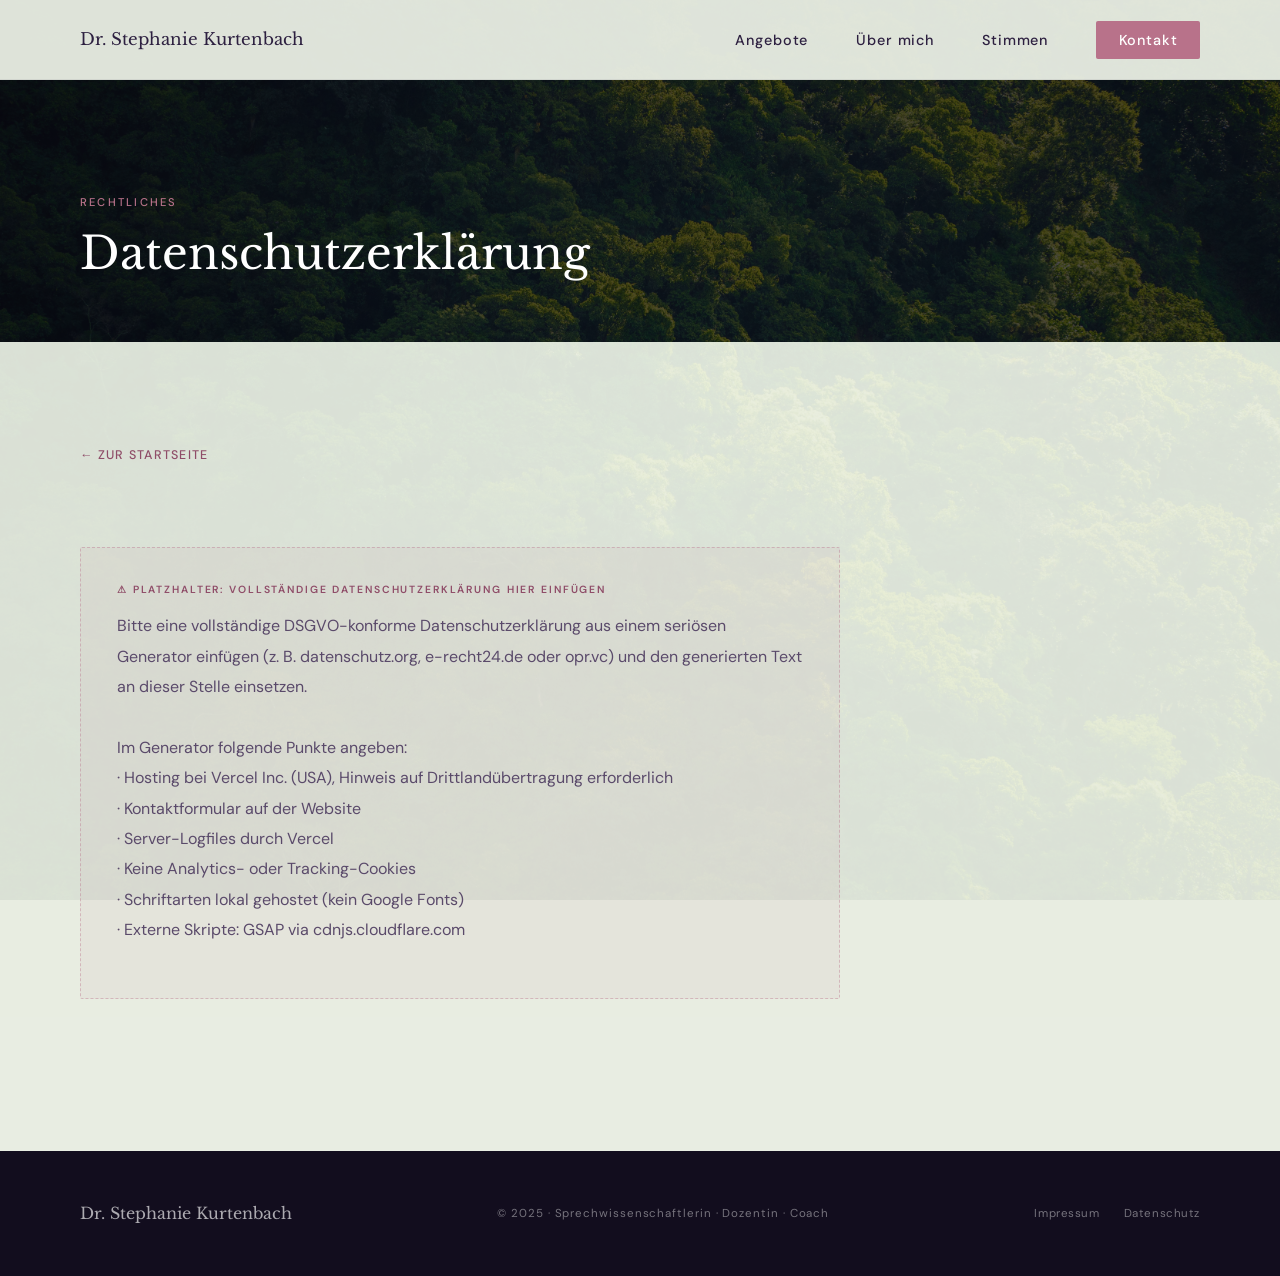
==== datenschutz.html @ ee589be9 "Lesbarkeit, Em-Dashes, Kurskarten gleich groß, Lebensstationen kleiner - Alle Em-Dashes aus impressu" ====
<!DOCTYPE html>
<html lang="de">
<head>
<meta charset="UTF-8">
<meta name="viewport" content="width=device-width, initial-scale=1.0">
<title>Datenschutzerklärung · Dr. Stephanie Kurtenbach</title>
<link rel="stylesheet" href="/fonts/fonts.css">
<!--
  ════════════════════════════════════════════════════════════════════
  DATENSCHUTZERKLÄRUNG — GENERATOR-HINWEISE FÜR LEO
  ════════════════════════════════════════════════════════════════════
  Empfohlene Generatoren: datenschutz.org, e-recht24.de, opr.vc

  Im Generator folgendes angeben:
  ─ Hosting: Vercel (Servers in den USA / Vercel Inc., San Francisco, CA)
    → Auftragsverarbeitung / Data Processing Agreement mit Vercel abschließen
    → In der DSE: Hinweis auf Drittland-Übertragung USA (Art. 46 DSGVO)
  ─ Kontaktformular: Ja (aktuell nur mailto-Weiterleitung, keine Drittdienste)
    → Rechtsgrundlage: Art. 6 Abs. 1 lit. b DSGVO (Vertragsanbahnung)
  ─ Server-Logfiles: Vercel speichert automatisch Server-Logs
    → Rechtsgrundlage: Art. 6 Abs. 1 lit. f DSGVO (berechtigtes Interesse)
  ─ Cookies: Keine Analytics-, Tracking- oder Marketing-Cookies
    → Nur technisch notwendige Session-Cookies (falls vorhanden)
    → Kein Cookie-Banner notwendig
  ─ Schriftarten: Lokal gehostet (kein Google Fonts — kein Google-Request)
  ─ Externe Skripte: GSAP von cdnjs.cloudflare.com (Cloudflare CDN)
    → Ggf. als Auftragsverarbeiter angeben; Cloudflare hat EU-Rechenzentren
  ════════════════════════════════════════════════════════════════════
-->
<style>
  :root {
    --white: #FFFFFF;
    --off: #E8EDE2;
    --rose: #B8728A;
    --rose-dark: #8F4D68;
    --deep: #2D2040;
    --mid: #5A4A6A;
    --muted: #9080A0;
    --font-serif: 'Libre Baskerville', Georgia, serif;
    --font-sans: 'DM Sans', sans-serif;
    --ease-organic: cubic-bezier(0.22, 1, 0.36, 1);
    --dur-ui: 220ms;
  }
  * { margin: 0; padding: 0; box-sizing: border-box; }
  html { scroll-behavior: smooth; }
  body { background-color: var(--off); color: var(--deep); font-family: var(--font-sans); font-size: 17px; line-height: 1.85; overflow-x: hidden; -webkit-font-smoothing: antialiased; }
  :focus-visible { outline: 2px solid var(--rose); outline-offset: 3px; }
  #pageBg { position: fixed; inset: 0; z-index: -1; background-color: #0d1a0a; }
  #pageBg img { position: absolute; inset: 0; width: 100%; height: 100%; object-fit: cover; object-position: center; display: block; }
  nav.main-nav { position: fixed; top: 0; left: 0; right: 0; z-index: 100; display: flex; justify-content: space-between; align-items: center; padding: 1.5rem 5rem; background: rgba(232,237,226,0.96); border-bottom: 1px solid rgba(45,32,64,0.07); }
  .nav-logo { font-family: var(--font-serif); font-size: 1.05rem; font-weight: 400; color: var(--deep); text-decoration: none; }
  .nav-links { display: flex; gap: 3rem; list-style: none; align-items: center; }
  .nav-links a { font-size: 0.9rem; font-weight: 500; color: var(--deep); text-decoration: none; letter-spacing: 0.06em; transition: color var(--dur-ui) var(--ease-organic); }
  .nav-links a:hover { color: var(--rose); }
  .nav-cta { color: var(--white) !important; background: var(--rose); padding: 0.6rem 1.4rem; border-radius: 2px; transition: background var(--dur-ui) var(--ease-organic) !important; }
  .nav-cta:hover { background: var(--rose-dark) !important; }

  /* ── Hero ── */
  .page-hero { position: relative; min-height: 38vh; display: flex; align-items: flex-end; padding: 8rem 5rem 4rem; }
  .page-hero::before { content: ''; position: absolute; inset: 0; background: rgba(10,8,15,0.72); z-index: 0; pointer-events: none; }
  .page-hero > * { position: relative; z-index: 1; }
  .page-overline { font-size: 0.7rem; letter-spacing: 0.2em; text-transform: uppercase; color: var(--rose); font-weight: 500; display: block; margin-bottom: 1rem; }
  .page-title { font-family: var(--font-serif); font-size: clamp(2rem, 3.5vw, 3.8rem); font-weight: 400; color: var(--white); line-height: 1.1; }

  /* ── Content ── */
  .page-content { position: relative; padding: 6rem 5rem 8rem; }
  .page-content::before { content: ''; position: absolute; inset: 0; background: rgba(232,237,226,0.94); z-index: 0; pointer-events: none; }
  .page-content > * { position: relative; z-index: 1; max-width: 760px; }
  .back-link { display: inline-block; font-size: 0.78rem; letter-spacing: 0.1em; text-transform: uppercase; color: var(--rose-dark); text-decoration: none; font-weight: 500; margin-bottom: 3.5rem; }
  .back-link:hover { color: var(--rose); }
  .page-content h2 { font-family: var(--font-serif); font-size: clamp(1.3rem, 2vw, 1.8rem); font-weight: 400; color: var(--deep); margin: 3rem 0 1rem; line-height: 1.25; }
  .page-content h2:first-of-type { margin-top: 0; }
  .page-content p { color: var(--mid); line-height: 1.9; margin-bottom: 1.25rem; font-size: 1rem; }
  .page-content a { color: var(--rose-dark); }

  /* ── Placeholder block ── */
  .placeholder-block { background: rgba(184,114,138,0.07); border: 1.5px dashed rgba(184,114,138,0.40); border-radius: 2px; padding: 2rem 2.25rem; margin: 1.5rem 0; }
  .placeholder-label { font-size: 0.65rem; letter-spacing: 0.18em; text-transform: uppercase; color: var(--rose-dark); font-weight: 600; display: block; margin-bottom: 0.75rem; }
  .placeholder-text { font-size: 0.92rem; color: var(--mid); line-height: 1.85; }

  /* ── Footer ── */
  footer { background: #120D1E; padding: 3rem 5rem; display: flex; justify-content: space-between; align-items: center; }
  .footer-logo { font-family: var(--font-serif); font-size: 1rem; color: rgba(255,255,255,0.65); }
  .footer-text { font-size: 0.72rem; color: rgba(255,255,255,0.42); letter-spacing: 0.08em; }
  .footer-nav { display: flex; gap: 1.5rem; }
  .footer-nav a { font-size: 0.72rem; color: rgba(255,255,255,0.42); text-decoration: none; letter-spacing: 0.05em; transition: color 220ms; }
  .footer-nav a:hover { color: rgba(255,255,255,0.70); }

  @media (max-width: 900px) {
    nav.main-nav { padding: 1rem 1.5rem; }
    .nav-links { display: none; }
    .page-hero { padding: 7rem 1.5rem 3rem; }
    .page-content { padding: 4rem 1.5rem 6rem; }
    footer { flex-direction: column; gap: 1rem; text-align: center; padding: 2rem 1.5rem; }
  }
</style>
</head>
<body>
<div id="pageBg" aria-hidden="true"><img src="forest.jpg" alt="" fetchpriority="high"></div>
<nav class="main-nav">
  <a href="index.html" class="nav-logo">Dr. Stephanie Kurtenbach</a>
  <ul class="nav-links">
    <li><a href="index.html#angebote">Angebote</a></li>
    <li><a href="index.html#ueber">Über mich</a></li>
    <li><a href="index.html#stimmen">Stimmen</a></li>
    <li><a href="index.html#kontakt" class="nav-cta">Kontakt</a></li>
  </ul>
</nav>

<div class="page-hero">
  <div>
    <span class="page-overline">Rechtliches</span>
    <h1 class="page-title">Datenschutz&shy;erklärung</h1>
  </div>
</div>

<div class="page-content">
  <a href="index.html" class="back-link">← Zur Startseite</a>

  <div class="placeholder-block">
    <span class="placeholder-label">⚠ Platzhalter: vollständige Datenschutzerklärung hier einfügen</span>
    <p class="placeholder-text">
      Bitte eine vollständige DSGVO-konforme Datenschutzerklärung aus einem seriösen Generator einfügen (z.&nbsp;B. datenschutz.org, e-recht24.de oder opr.vc) und den generierten Text an dieser Stelle einsetzen.<br><br>
      Im Generator folgende Punkte angeben:<br>
      · Hosting bei Vercel Inc. (USA), Hinweis auf Drittlandübertragung erforderlich<br>
      · Kontaktformular auf der Website<br>
      · Server-Logfiles durch Vercel<br>
      · Keine Analytics- oder Tracking-Cookies<br>
      · Schriftarten lokal gehostet (kein Google Fonts)<br>
      · Externe Skripte: GSAP via cdnjs.cloudflare.com
    </p>
  </div>
</div>

<footer>
  <p class="footer-logo">Dr. Stephanie Kurtenbach</p>
  <p class="footer-text">© 2025 · Sprechwissenschaftlerin · Dozentin · Coach</p>
  <nav class="footer-nav" aria-label="Footer navigation">
    <a href="/impressum">Impressum</a>
    <a href="/datenschutz">Datenschutz</a>
  </nav>
</footer>
</body>
</html>
---- fonts/fonts.css ----
/* DM Sans — variable font, weight axis 100–900 */
@font-face {
  font-family: 'DM Sans';
  font-style: normal;
  font-weight: 100 900;
  font-display: swap;
  src: url('dm-sans-latin-ext-wght-normal.woff2') format('woff2');
  unicode-range: U+0100-02BA,U+02BD-02C5,U+02C7-02CC,U+02CE-02D7,U+02DD-02FF,U+0304,U+0308,U+0329,U+1D00-1DBF,U+1E00-1E9F,U+1EF2-1EFF,U+2020,U+20A0-20AB,U+20AD-20C0,U+2113,U+2C60-2C7F,U+A720-A7FF;
}
@font-face {
  font-family: 'DM Sans';
  font-style: normal;
  font-weight: 100 900;
  font-display: swap;
  src: url('dm-sans-latin-wght-normal.woff2') format('woff2');
  unicode-range: U+0000-00FF,U+0131,U+0152-0153,U+02BB-02BC,U+02C6,U+02DA,U+02DC,U+0304,U+0308,U+0329,U+2000-206F,U+20AC,U+2122,U+2191,U+2193,U+2212,U+2215,U+FEFF,U+FFFD;
}

/* Libre Baskerville — regular 400 */
@font-face {
  font-family: 'Libre Baskerville';
  font-style: normal;
  font-weight: 400;
  font-display: swap;
  src: url('libre-baskerville-latin-ext-400-normal.woff2') format('woff2');
  unicode-range: U+0100-02BA,U+02BD-02C5,U+02C7-02CC,U+02CE-02D7,U+02DD-02FF,U+0304,U+0308,U+0329,U+1D00-1DBF,U+1E00-1E9F,U+1EF2-1EFF,U+2020,U+20A0-20AB,U+20AD-20C0,U+2113,U+2C60-2C7F,U+A720-A7FF;
}
@font-face {
  font-family: 'Libre Baskerville';
  font-style: normal;
  font-weight: 400;
  font-display: swap;
  src: url('libre-baskerville-latin-400-normal.woff2') format('woff2');
  unicode-range: U+0000-00FF,U+0131,U+0152-0153,U+02BB-02BC,U+02C6,U+02DA,U+02DC,U+0304,U+0308,U+0329,U+2000-206F,U+20AC,U+2122,U+2191,U+2193,U+2212,U+2215,U+FEFF,U+FFFD;
}

/* Libre Baskerville — italic 400 */
@font-face {
  font-family: 'Libre Baskerville';
  font-style: italic;
  font-weight: 400;
  font-display: swap;
  src: url('libre-baskerville-latin-ext-400-italic.woff2') format('woff2');
  unicode-range: U+0100-02BA,U+02BD-02C5,U+02C7-02CC,U+02CE-02D7,U+02DD-02FF,U+0304,U+0308,U+0329,U+1D00-1DBF,U+1E00-1E9F,U+1EF2-1EFF,U+2020,U+20A0-20AB,U+20AD-20C0,U+2113,U+2C60-2C7F,U+A720-A7FF;
}
@font-face {
  font-family: 'Libre Baskerville';
  font-style: italic;
  font-weight: 400;
  font-display: swap;
  src: url('libre-baskerville-latin-400-italic.woff2') format('woff2');
  unicode-range: U+0000-00FF,U+0131,U+0152-0153,U+02BB-02BC,U+02C6,U+02DA,U+02DC,U+0304,U+0308,U+0329,U+2000-206F,U+20AC,U+2122,U+2191,U+2193,U+2212,U+2215,U+FEFF,U+FFFD;
}

/* Lora — italic 400 only (used for body-level quotes) */
@font-face {
  font-family: 'Lora';
  font-style: italic;
  font-weight: 400;
  font-display: swap;
  src: url('lora-latin-ext-400-italic.woff2') format('woff2');
  unicode-range: U+0100-02BA,U+02BD-02C5,U+02C7-02CC,U+02CE-02D7,U+02DD-02FF,U+0304,U+0308,U+0329,U+1D00-1DBF,U+1E00-1E9F,U+1EF2-1EFF,U+2020,U+20A0-20AB,U+20AD-20C0,U+2113,U+2C60-2C7F,U+A720-A7FF;
}
@font-face {
  font-family: 'Lora';
  font-style: italic;
  font-weight: 400;
  font-display: swap;
  src: url('lora-latin-400-italic.woff2') format('woff2');
  unicode-range: U+0000-00FF,U+0131,U+0152-0153,U+02BB-02BC,U+02C6,U+02DA,U+02DC,U+0304,U+0308,U+0329,U+2000-206F,U+20AC,U+2122,U+2191,U+2193,U+2212,U+2215,U+FEFF,U+FFFD;
}
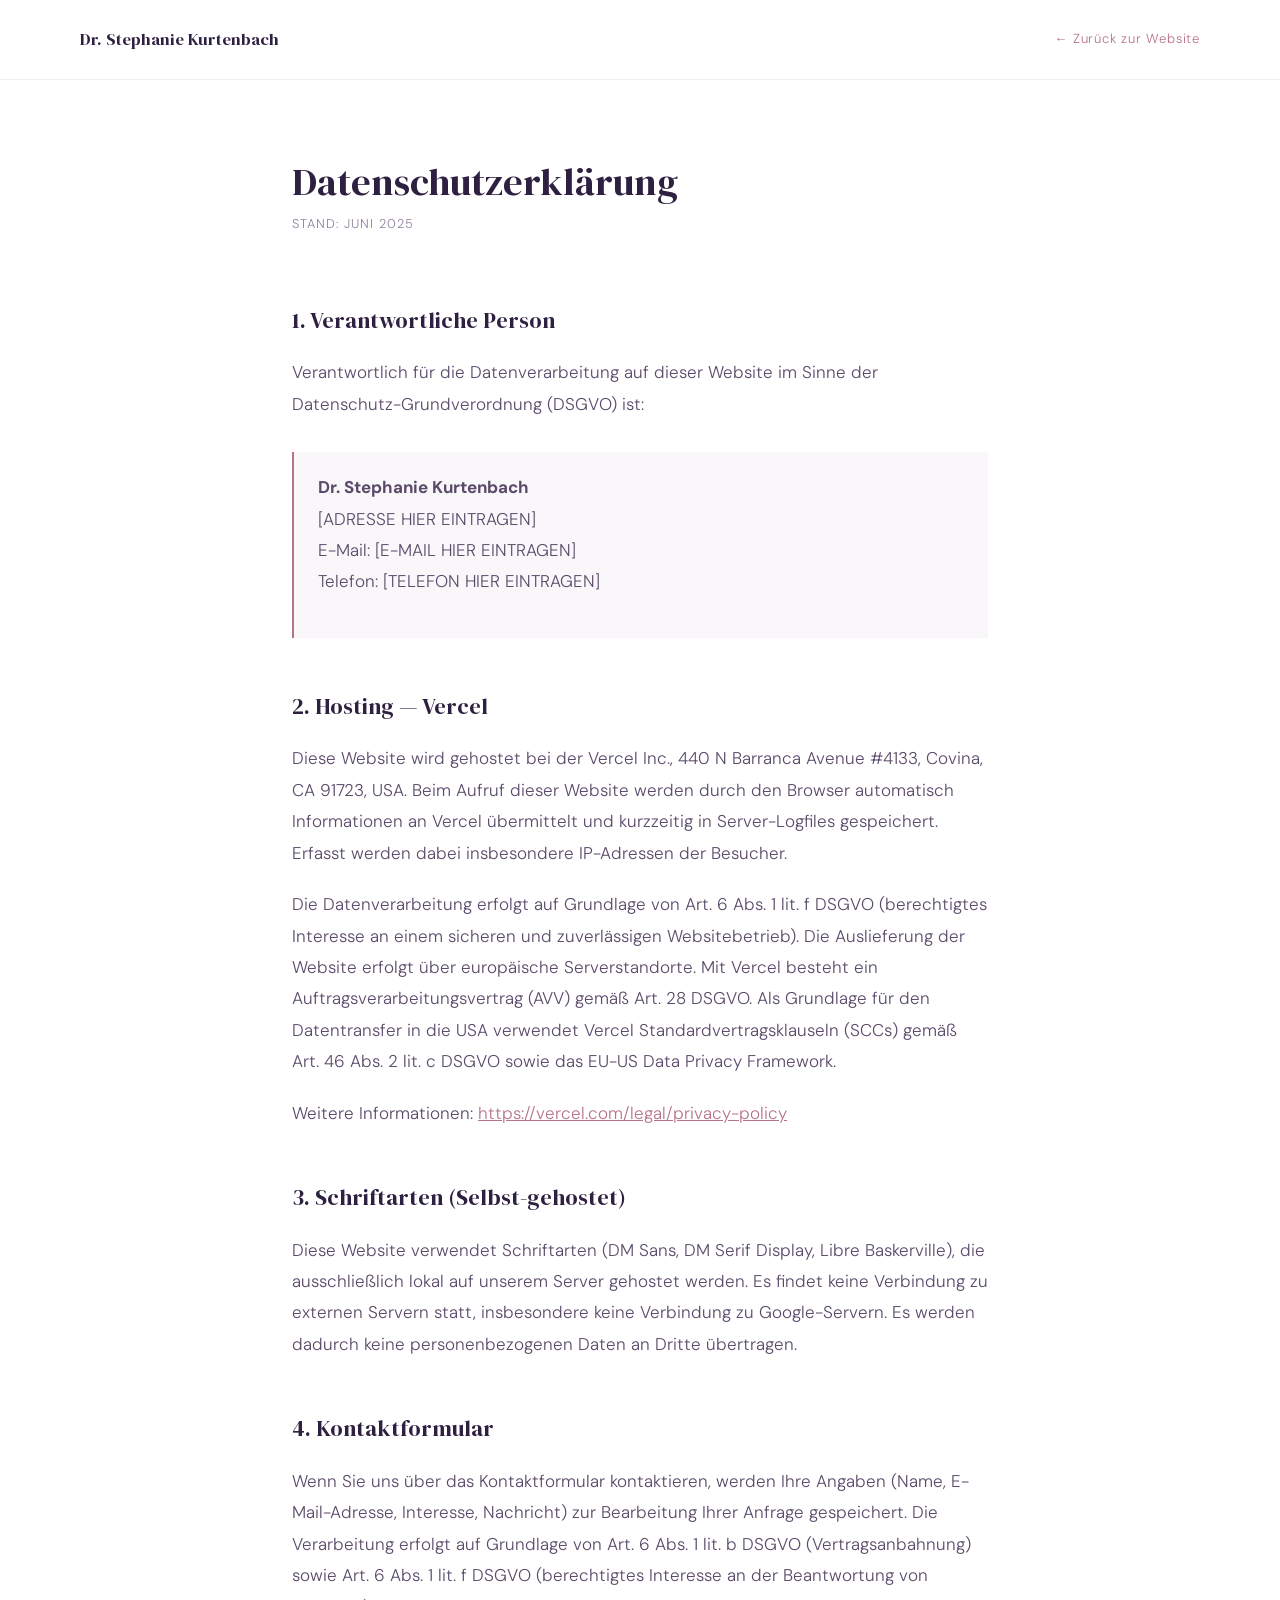
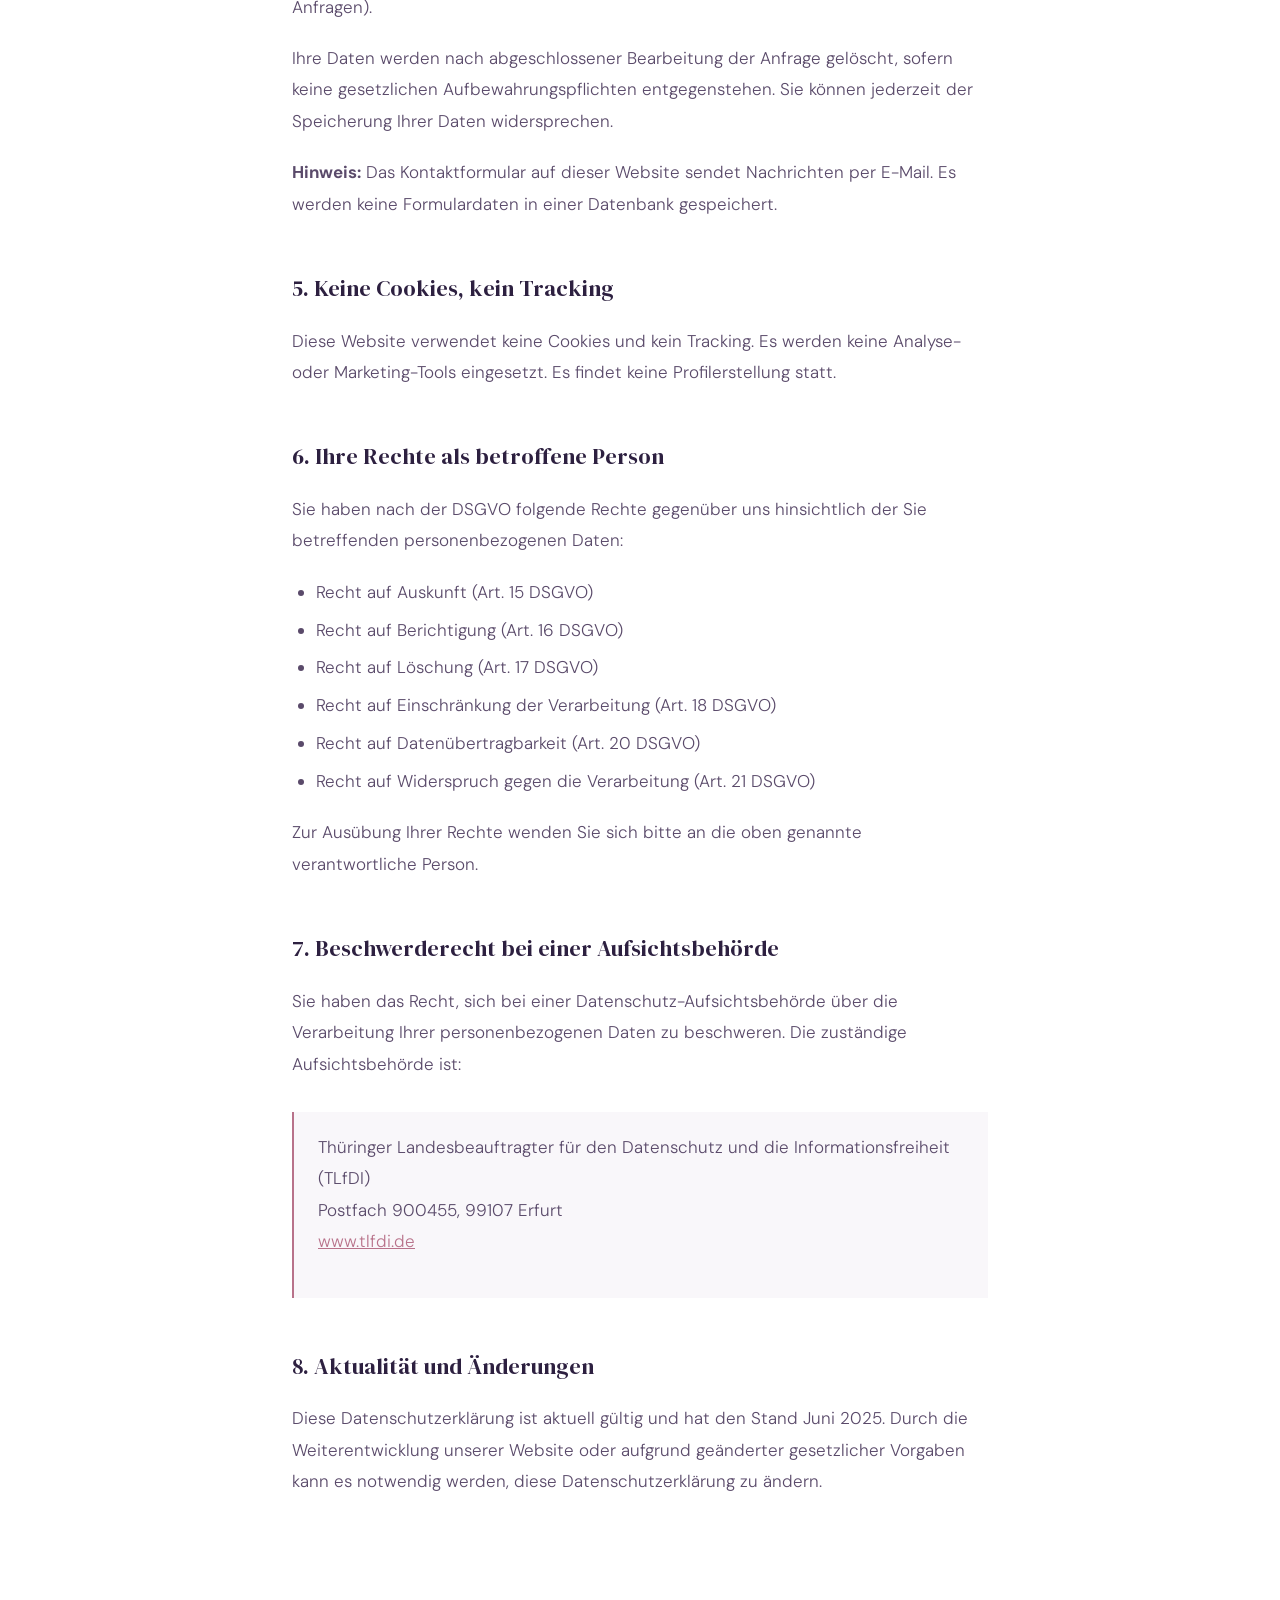
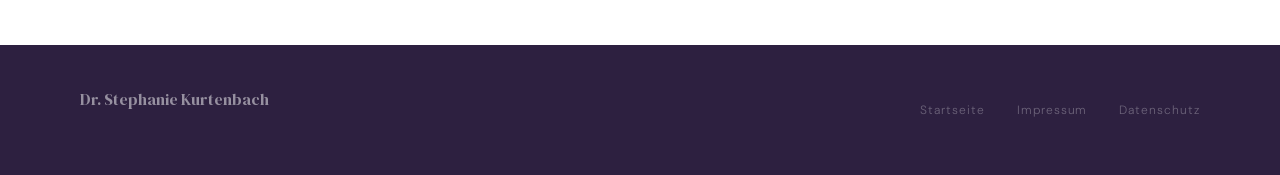
==== commit 2ed14a9b: "add impressum and datenschutz pages" ====
--- a/datenschutz.html
+++ b/datenschutz.html
@@ -3,142 +3,107 @@
 <head>
 <meta charset="UTF-8">
 <meta name="viewport" content="width=device-width, initial-scale=1.0">
-<title>Datenschutzerklärung · Dr. Stephanie Kurtenbach</title>
-<link rel="stylesheet" href="/fonts/fonts.css">
-<!--
-  ════════════════════════════════════════════════════════════════════
-  DATENSCHUTZERKLÄRUNG — GENERATOR-HINWEISE FÜR LEO
-  ════════════════════════════════════════════════════════════════════
-  Empfohlene Generatoren: datenschutz.org, e-recht24.de, opr.vc
-
-  Im Generator folgendes angeben:
-  ─ Hosting: Vercel (Servers in den USA / Vercel Inc., San Francisco, CA)
-    → Auftragsverarbeitung / Data Processing Agreement mit Vercel abschließen
-    → In der DSE: Hinweis auf Drittland-Übertragung USA (Art. 46 DSGVO)
-  ─ Kontaktformular: Ja (aktuell nur mailto-Weiterleitung, keine Drittdienste)
-    → Rechtsgrundlage: Art. 6 Abs. 1 lit. b DSGVO (Vertragsanbahnung)
-  ─ Server-Logfiles: Vercel speichert automatisch Server-Logs
-    → Rechtsgrundlage: Art. 6 Abs. 1 lit. f DSGVO (berechtigtes Interesse)
-  ─ Cookies: Keine Analytics-, Tracking- oder Marketing-Cookies
-    → Nur technisch notwendige Session-Cookies (falls vorhanden)
-    → Kein Cookie-Banner notwendig
-  ─ Schriftarten: Lokal gehostet (kein Google Fonts — kein Google-Request)
-  ─ Externe Skripte: GSAP von cdnjs.cloudflare.com (Cloudflare CDN)
-    → Ggf. als Auftragsverarbeiter angeben; Cloudflare hat EU-Rechenzentren
-  ════════════════════════════════════════════════════════════════════
--->
+<title>Datenschutzerklärung – Dr. Stephanie Kurtenbach</title>
+<link rel="stylesheet" href="fonts/fonts.css">
 <style>
   :root {
     --white: #FFFFFF;
-    --off: #E8EDE2;
+    --off: #F9F7FA;
     --rose: #B8728A;
-    --rose-dark: #8F4D68;
     --deep: #2D2040;
     --mid: #5A4A6A;
     --muted: #9080A0;
-    --font-serif: 'Libre Baskerville', Georgia, serif;
+    --font-serif: 'DM Serif Display', 'Libre Baskerville', Georgia, serif;
     --font-sans: 'DM Sans', sans-serif;
-    --ease-organic: cubic-bezier(0.22, 1, 0.36, 1);
-    --dur-ui: 220ms;
   }
   * { margin: 0; padding: 0; box-sizing: border-box; }
-  html { scroll-behavior: smooth; }
-  body { background-color: var(--off); color: var(--deep); font-family: var(--font-sans); font-size: 17px; line-height: 1.85; overflow-x: hidden; -webkit-font-smoothing: antialiased; }
-  :focus-visible { outline: 2px solid var(--rose); outline-offset: 3px; }
-  #pageBg { position: fixed; inset: 0; z-index: -1; background-color: #0d1a0a; }
-  #pageBg img { position: absolute; inset: 0; width: 100%; height: 100%; object-fit: cover; object-position: center; display: block; }
-  nav.main-nav { position: fixed; top: 0; left: 0; right: 0; z-index: 100; display: flex; justify-content: space-between; align-items: center; padding: 1.5rem 5rem; background: rgba(232,237,226,0.96); border-bottom: 1px solid rgba(45,32,64,0.07); }
+  body { font-family: var(--font-sans); font-weight: 300; font-size: 17px; line-height: 1.85; color: var(--deep); background: var(--white); }
+  nav { position: fixed; top: 0; left: 0; right: 0; z-index: 100; display: flex; justify-content: space-between; align-items: center; padding: 1.5rem 5rem; background: rgba(255,255,255,0.98); border-bottom: 1px solid rgba(45,32,64,0.08); }
   .nav-logo { font-family: var(--font-serif); font-size: 1.05rem; font-weight: 400; color: var(--deep); text-decoration: none; }
-  .nav-links { display: flex; gap: 3rem; list-style: none; align-items: center; }
-  .nav-links a { font-size: 0.9rem; font-weight: 500; color: var(--deep); text-decoration: none; letter-spacing: 0.06em; transition: color var(--dur-ui) var(--ease-organic); }
-  .nav-links a:hover { color: var(--rose); }
-  .nav-cta { color: var(--white) !important; background: var(--rose); padding: 0.6rem 1.4rem; border-radius: 2px; transition: background var(--dur-ui) var(--ease-organic) !important; }
-  .nav-cta:hover { background: var(--rose-dark) !important; }
-
-  /* ── Hero ── */
-  .page-hero { position: relative; min-height: 38vh; display: flex; align-items: flex-end; padding: 8rem 5rem 4rem; }
-  .page-hero::before { content: ''; position: absolute; inset: 0; background: rgba(10,8,15,0.72); z-index: 0; pointer-events: none; }
-  .page-hero > * { position: relative; z-index: 1; }
-  .page-overline { font-size: 0.7rem; letter-spacing: 0.2em; text-transform: uppercase; color: var(--rose); font-weight: 500; display: block; margin-bottom: 1rem; }
-  .page-title { font-family: var(--font-serif); font-size: clamp(2rem, 3.5vw, 3.8rem); font-weight: 400; color: var(--white); line-height: 1.1; }
-
-  /* ── Content ── */
-  .page-content { position: relative; padding: 6rem 5rem 8rem; }
-  .page-content::before { content: ''; position: absolute; inset: 0; background: rgba(232,237,226,0.94); z-index: 0; pointer-events: none; }
-  .page-content > * { position: relative; z-index: 1; max-width: 760px; }
-  .back-link { display: inline-block; font-size: 0.78rem; letter-spacing: 0.1em; text-transform: uppercase; color: var(--rose-dark); text-decoration: none; font-weight: 500; margin-bottom: 3.5rem; }
-  .back-link:hover { color: var(--rose); }
-  .page-content h2 { font-family: var(--font-serif); font-size: clamp(1.3rem, 2vw, 1.8rem); font-weight: 400; color: var(--deep); margin: 3rem 0 1rem; line-height: 1.25; }
-  .page-content h2:first-of-type { margin-top: 0; }
-  .page-content p { color: var(--mid); line-height: 1.9; margin-bottom: 1.25rem; font-size: 1rem; }
-  .page-content a { color: var(--rose-dark); }
-
-  /* ── Placeholder block ── */
-  .placeholder-block { background: rgba(184,114,138,0.07); border: 1.5px dashed rgba(184,114,138,0.40); border-radius: 2px; padding: 2rem 2.25rem; margin: 1.5rem 0; }
-  .placeholder-label { font-size: 0.65rem; letter-spacing: 0.18em; text-transform: uppercase; color: var(--rose-dark); font-weight: 600; display: block; margin-bottom: 0.75rem; }
-  .placeholder-text { font-size: 0.92rem; color: var(--mid); line-height: 1.85; }
-
-  /* ── Footer ── */
-  footer { background: #120D1E; padding: 3rem 5rem; display: flex; justify-content: space-between; align-items: center; }
-  .footer-logo { font-family: var(--font-serif); font-size: 1rem; color: rgba(255,255,255,0.65); }
-  .footer-text { font-size: 0.72rem; color: rgba(255,255,255,0.42); letter-spacing: 0.08em; }
-  .footer-nav { display: flex; gap: 1.5rem; }
-  .footer-nav a { font-size: 0.72rem; color: rgba(255,255,255,0.42); text-decoration: none; letter-spacing: 0.05em; transition: color 220ms; }
-  .footer-nav a:hover { color: rgba(255,255,255,0.70); }
-
-  @media (max-width: 900px) {
-    nav.main-nav { padding: 1rem 1.5rem; }
-    .nav-links { display: none; }
-    .page-hero { padding: 7rem 1.5rem 3rem; }
-    .page-content { padding: 4rem 1.5rem 6rem; }
-    footer { flex-direction: column; gap: 1rem; text-align: center; padding: 2rem 1.5rem; }
-  }
+  .nav-back { font-size: 0.82rem; color: var(--rose); text-decoration: none; letter-spacing: 0.06em; }
+  .nav-back:hover { text-decoration: underline; }
+  main { max-width: 760px; margin: 0 auto; padding: 10rem 2rem 8rem; }
+  h1 { font-family: var(--font-serif); font-size: clamp(2rem, 3vw, 3rem); font-weight: 400; color: var(--deep); margin-bottom: 0.5rem; line-height: 1.15; }
+  .meta { font-size: 0.8rem; color: var(--muted); letter-spacing: 0.08em; text-transform: uppercase; margin-bottom: 4rem; display: block; }
+  h2 { font-family: var(--font-serif); font-size: 1.4rem; font-weight: 400; color: var(--deep); margin: 3rem 0 1rem; }
+  h3 { font-size: 1rem; font-weight: 400; color: var(--deep); margin: 2rem 0 0.75rem; }
+  p { color: var(--mid); margin-bottom: 1.25rem; }
+  a { color: var(--rose); }
+  ul { color: var(--mid); padding-left: 1.5rem; margin-bottom: 1.25rem; }
+  ul li { margin-bottom: 0.4rem; }
+  .highlight { background: var(--off); border-left: 2px solid var(--rose); padding: 1.25rem 1.5rem; margin: 2rem 0; }
+  footer { background: var(--deep); padding: 2.5rem 5rem; display: flex; justify-content: space-between; align-items: center; }
+  .footer-logo { font-family: var(--font-serif); font-size: 1rem; color: rgba(255,255,255,0.5); }
+  .footer-links { display: flex; gap: 2rem; }
+  .footer-links a { font-size: 0.75rem; color: rgba(255,255,255,0.3); text-decoration: none; letter-spacing: 0.08em; }
+  .footer-links a:hover { color: var(--rose); }
+  @media (max-width: 768px) { nav { padding: 1rem 1.5rem; } main { padding: 8rem 1.5rem 5rem; } footer { padding: 2rem 1.5rem; flex-direction: column; gap: 1.25rem; } }
 </style>
 </head>
 <body>
-<div id="pageBg" aria-hidden="true"><img src="forest.jpg" alt="" fetchpriority="high"></div>
-<nav class="main-nav">
+<nav>
   <a href="index.html" class="nav-logo">Dr. Stephanie Kurtenbach</a>
-  <ul class="nav-links">
-    <li><a href="index.html#angebote">Angebote</a></li>
-    <li><a href="index.html#ueber">Über mich</a></li>
-    <li><a href="index.html#stimmen">Stimmen</a></li>
-    <li><a href="index.html#kontakt" class="nav-cta">Kontakt</a></li>
+  <a href="index.html" class="nav-back">← Zurück zur Website</a>
+</nav>
+<main>
+  <h1>Datenschutzerklärung</h1>
+  <span class="meta">Stand: Juni 2025</span>
+
+  <h2>1. Verantwortliche Person</h2>
+  <p>Verantwortlich für die Datenverarbeitung auf dieser Website im Sinne der Datenschutz-Grundverordnung (DSGVO) ist:</p>
+  <div class="highlight">
+    <p><strong>Dr. Stephanie Kurtenbach</strong><br>
+    [ADRESSE HIER EINTRAGEN]<br>
+    E-Mail: [E-MAIL HIER EINTRAGEN]<br>
+    Telefon: [TELEFON HIER EINTRAGEN]</p>
+  </div>
+
+  <h2>2. Hosting — Vercel</h2>
+  <p>Diese Website wird gehostet bei der Vercel Inc., 440 N Barranca Avenue #4133, Covina, CA 91723, USA. Beim Aufruf dieser Website werden durch den Browser automatisch Informationen an Vercel übermittelt und kurzzeitig in Server-Logfiles gespeichert. Erfasst werden dabei insbesondere IP-Adressen der Besucher.</p>
+  <p>Die Datenverarbeitung erfolgt auf Grundlage von Art. 6 Abs. 1 lit. f DSGVO (berechtigtes Interesse an einem sicheren und zuverlässigen Websitebetrieb). Die Auslieferung der Website erfolgt über europäische Serverstandorte. Mit Vercel besteht ein Auftragsverarbeitungsvertrag (AVV) gemäß Art. 28 DSGVO. Als Grundlage für den Datentransfer in die USA verwendet Vercel Standardvertragsklauseln (SCCs) gemäß Art. 46 Abs. 2 lit. c DSGVO sowie das EU-US Data Privacy Framework.</p>
+  <p>Weitere Informationen: <a href="https://vercel.com/legal/privacy-policy" target="_blank">https://vercel.com/legal/privacy-policy</a></p>
+
+  <h2>3. Schriftarten (Selbst-gehostet)</h2>
+  <p>Diese Website verwendet Schriftarten (DM Sans, DM Serif Display, Libre Baskerville), die ausschließlich lokal auf unserem Server gehostet werden. Es findet keine Verbindung zu externen Servern statt, insbesondere keine Verbindung zu Google-Servern. Es werden dadurch keine personenbezogenen Daten an Dritte übertragen.</p>
+
+  <h2>4. Kontaktformular</h2>
+  <p>Wenn Sie uns über das Kontaktformular kontaktieren, werden Ihre Angaben (Name, E-Mail-Adresse, Interesse, Nachricht) zur Bearbeitung Ihrer Anfrage gespeichert. Die Verarbeitung erfolgt auf Grundlage von Art. 6 Abs. 1 lit. b DSGVO (Vertragsanbahnung) sowie Art. 6 Abs. 1 lit. f DSGVO (berechtigtes Interesse an der Beantwortung von Anfragen).</p>
+  <p>Ihre Daten werden nach abgeschlossener Bearbeitung der Anfrage gelöscht, sofern keine gesetzlichen Aufbewahrungspflichten entgegenstehen. Sie können jederzeit der Speicherung Ihrer Daten widersprechen.</p>
+  <p><strong>Hinweis:</strong> Das Kontaktformular auf dieser Website sendet Nachrichten per E-Mail. Es werden keine Formulardaten in einer Datenbank gespeichert.</p>
+
+  <h2>5. Keine Cookies, kein Tracking</h2>
+  <p>Diese Website verwendet keine Cookies und kein Tracking. Es werden keine Analyse- oder Marketing-Tools eingesetzt. Es findet keine Profilerstellung statt.</p>
+
+  <h2>6. Ihre Rechte als betroffene Person</h2>
+  <p>Sie haben nach der DSGVO folgende Rechte gegenüber uns hinsichtlich der Sie betreffenden personenbezogenen Daten:</p>
+  <ul>
+    <li>Recht auf Auskunft (Art. 15 DSGVO)</li>
+    <li>Recht auf Berichtigung (Art. 16 DSGVO)</li>
+    <li>Recht auf Löschung (Art. 17 DSGVO)</li>
+    <li>Recht auf Einschränkung der Verarbeitung (Art. 18 DSGVO)</li>
+    <li>Recht auf Datenübertragbarkeit (Art. 20 DSGVO)</li>
+    <li>Recht auf Widerspruch gegen die Verarbeitung (Art. 21 DSGVO)</li>
   </ul>
-</nav>
+  <p>Zur Ausübung Ihrer Rechte wenden Sie sich bitte an die oben genannte verantwortliche Person.</p>
 
-<div class="page-hero">
-  <div>
-    <span class="page-overline">Rechtliches</span>
-    <h1 class="page-title">Datenschutz&shy;erklärung</h1>
+  <h2>7. Beschwerderecht bei einer Aufsichtsbehörde</h2>
+  <p>Sie haben das Recht, sich bei einer Datenschutz-Aufsichtsbehörde über die Verarbeitung Ihrer personenbezogenen Daten zu beschweren. Die zuständige Aufsichtsbehörde ist:</p>
+  <div class="highlight">
+    <p>Thüringer Landesbeauftragter für den Datenschutz und die Informationsfreiheit (TLfDI)<br>
+    Postfach 900455, 99107 Erfurt<br>
+    <a href="https://www.tlfdi.de" target="_blank">www.tlfdi.de</a></p>
   </div>
-</div>
 
-<div class="page-content">
-  <a href="index.html" class="back-link">← Zur Startseite</a>
-
-  <div class="placeholder-block">
-    <span class="placeholder-label">⚠ Platzhalter: vollständige Datenschutzerklärung hier einfügen</span>
-    <p class="placeholder-text">
-      Bitte eine vollständige DSGVO-konforme Datenschutzerklärung aus einem seriösen Generator einfügen (z.&nbsp;B. datenschutz.org, e-recht24.de oder opr.vc) und den generierten Text an dieser Stelle einsetzen.<br><br>
-      Im Generator folgende Punkte angeben:<br>
-      · Hosting bei Vercel Inc. (USA), Hinweis auf Drittlandübertragung erforderlich<br>
-      · Kontaktformular auf der Website<br>
-      · Server-Logfiles durch Vercel<br>
-      · Keine Analytics- oder Tracking-Cookies<br>
-      · Schriftarten lokal gehostet (kein Google Fonts)<br>
-      · Externe Skripte: GSAP via cdnjs.cloudflare.com
-    </p>
-  </div>
-</div>
-
+  <h2>8. Aktualität und Änderungen</h2>
+  <p>Diese Datenschutzerklärung ist aktuell gültig und hat den Stand Juni 2025. Durch die Weiterentwicklung unserer Website oder aufgrund geänderter gesetzlicher Vorgaben kann es notwendig werden, diese Datenschutzerklärung zu ändern.</p>
+</main>
 <footer>
   <p class="footer-logo">Dr. Stephanie Kurtenbach</p>
-  <p class="footer-text">© 2025 · Sprechwissenschaftlerin · Dozentin · Coach</p>
-  <nav class="footer-nav" aria-label="Footer navigation">
-    <a href="/impressum">Impressum</a>
-    <a href="/datenschutz">Datenschutz</a>
-  </nav>
+  <div class="footer-links">
+    <a href="index.html">Startseite</a>
+    <a href="impressum.html">Impressum</a>
+    <a href="datenschutz.html">Datenschutz</a>
+  </div>
 </footer>
 </body>
 </html>
--- a/fonts/fonts.css
+++ b/fonts/fonts.css
@@ -13,6 +13,42 @@
   font-weight: 100 900;
   font-display: swap;
   src: url('dm-sans-latin-wght-normal.woff2') format('woff2');
+  unicode-range: U+0000-00FF,U+0131,U+0152-0153,U+02BB-02BC,U+02C6,U+02DA,U+02DC,U+0304,U+0308,U+0329,U+2000-206F,U+20AC,U+2122,U+2191,U+2193,U+2212,U+2215,U+FEFF,U+FFFD;
+}
+
+/* DM Serif Display — regular 400 */
+@font-face {
+  font-family: 'DM Serif Display';
+  font-style: normal;
+  font-weight: 400;
+  font-display: swap;
+  src: url('dm-serif-display-latin-ext-400-normal.woff2') format('woff2');
+  unicode-range: U+0100-02BA,U+02BD-02C5,U+02C7-02CC,U+02CE-02D7,U+02DD-02FF,U+0304,U+0308,U+0329,U+1D00-1DBF,U+1E00-1E9F,U+1EF2-1EFF,U+2020,U+20A0-20AB,U+20AD-20C0,U+2113,U+2C60-2C7F,U+A720-A7FF;
+}
+@font-face {
+  font-family: 'DM Serif Display';
+  font-style: normal;
+  font-weight: 400;
+  font-display: swap;
+  src: url('dm-serif-display-latin-400-normal.woff2') format('woff2');
+  unicode-range: U+0000-00FF,U+0131,U+0152-0153,U+02BB-02BC,U+02C6,U+02DA,U+02DC,U+0304,U+0308,U+0329,U+2000-206F,U+20AC,U+2122,U+2191,U+2193,U+2212,U+2215,U+FEFF,U+FFFD;
+}
+
+/* DM Serif Display — italic 400 */
+@font-face {
+  font-family: 'DM Serif Display';
+  font-style: italic;
+  font-weight: 400;
+  font-display: swap;
+  src: url('dm-serif-display-latin-ext-400-italic.woff2') format('woff2');
+  unicode-range: U+0100-02BA,U+02BD-02C5,U+02C7-02CC,U+02CE-02D7,U+02DD-02FF,U+0304,U+0308,U+0329,U+1D00-1DBF,U+1E00-1E9F,U+1EF2-1EFF,U+2020,U+20A0-20AB,U+20AD-20C0,U+2113,U+2C60-2C7F,U+A720-A7FF;
+}
+@font-face {
+  font-family: 'DM Serif Display';
+  font-style: italic;
+  font-weight: 400;
+  font-display: swap;
+  src: url('dm-serif-display-latin-400-italic.woff2') format('woff2');
   unicode-range: U+0000-00FF,U+0131,U+0152-0153,U+02BB-02BC,U+02C6,U+02DA,U+02DC,U+0304,U+0308,U+0329,U+2000-206F,U+20AC,U+2122,U+2191,U+2193,U+2212,U+2215,U+FEFF,U+FFFD;
 }
 
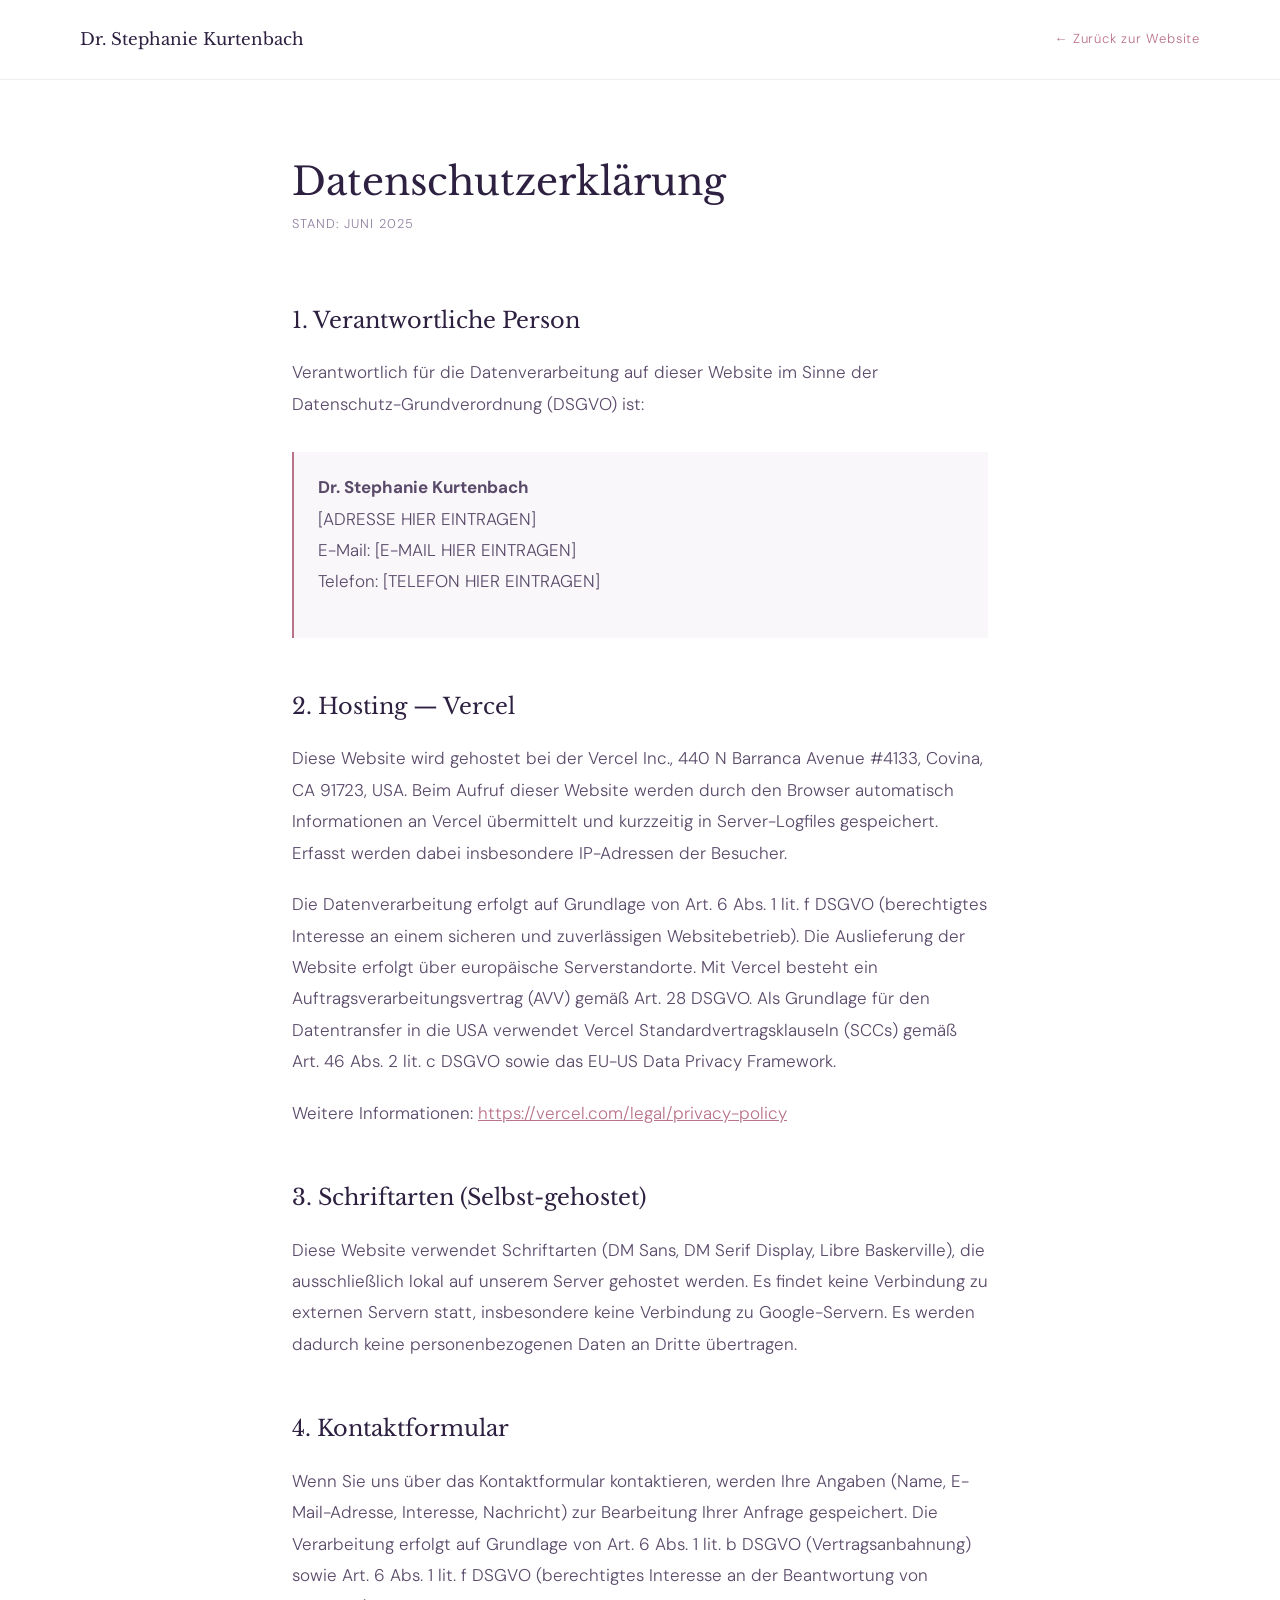
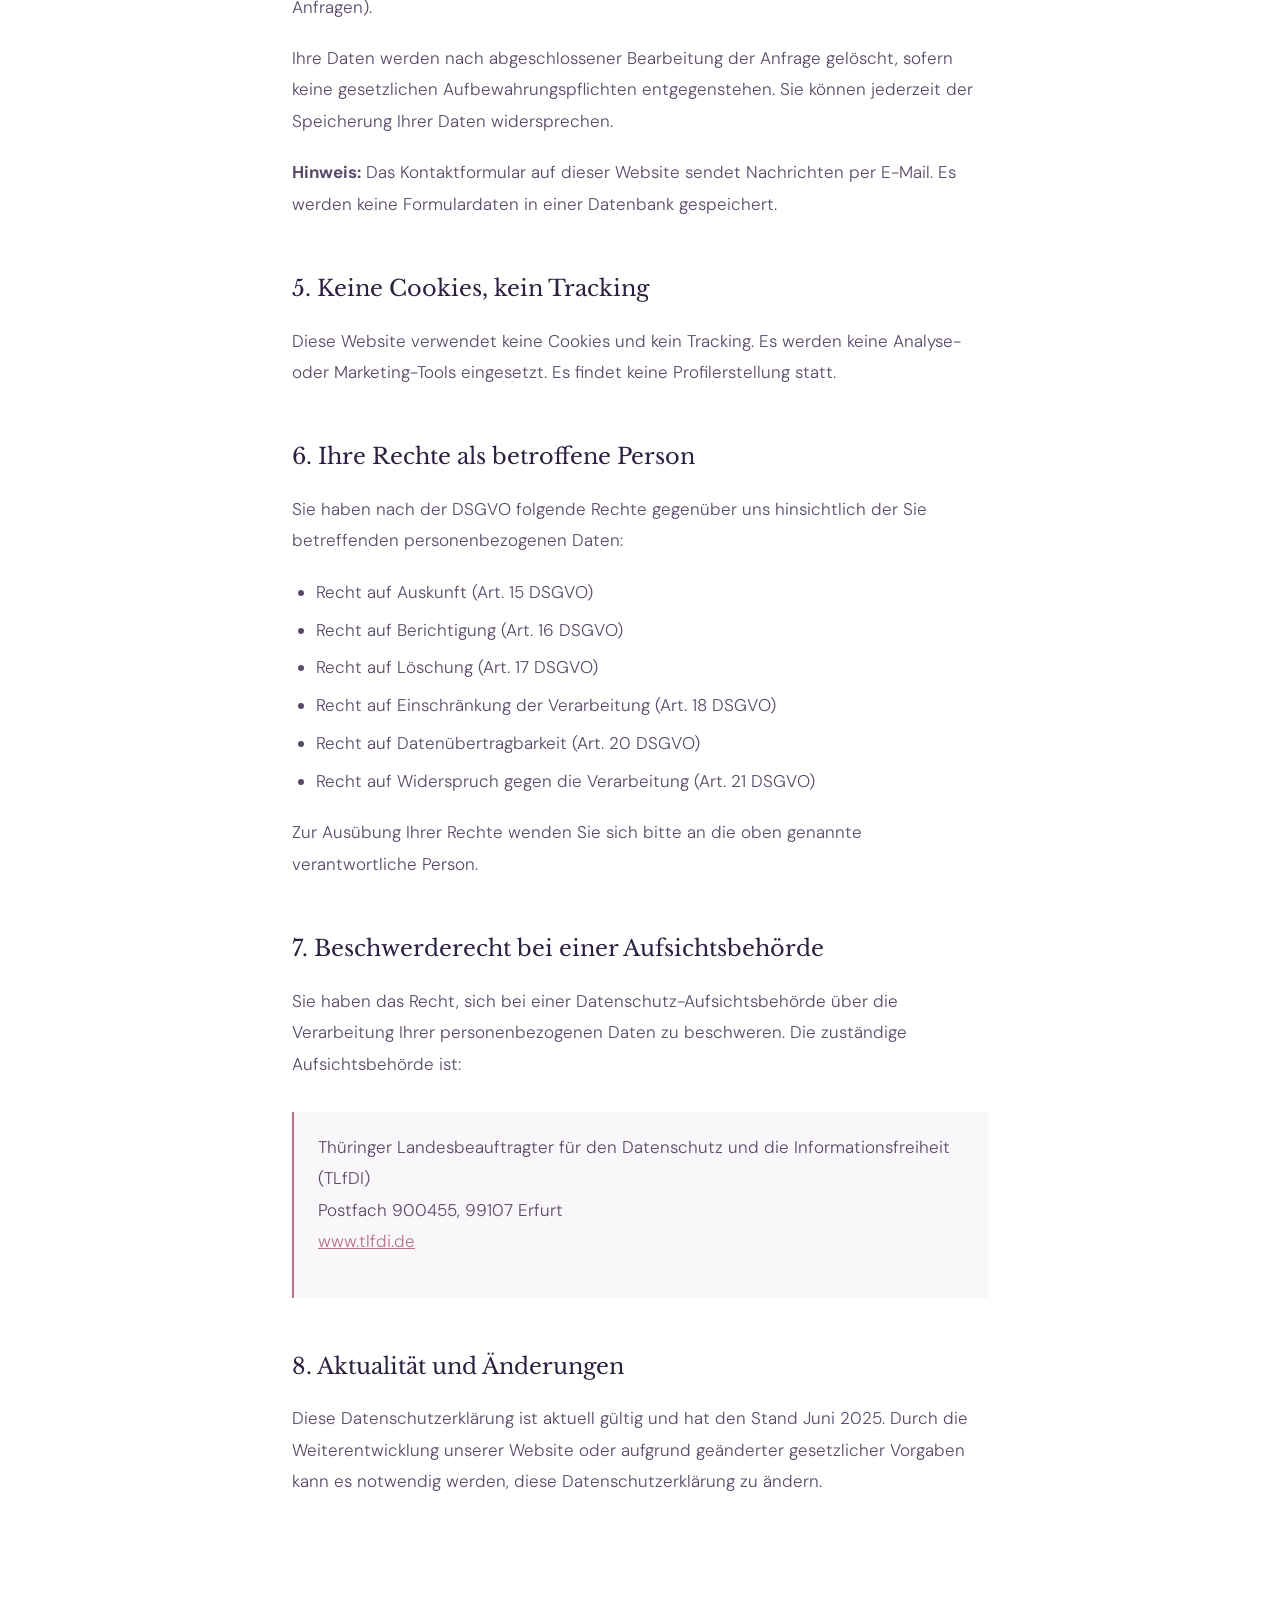
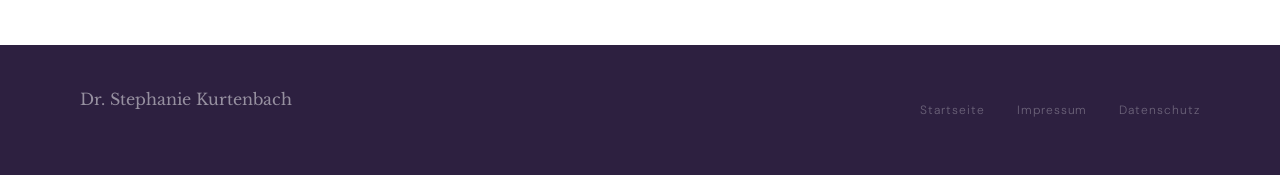
==== commit b3572a87: "revert font-serif to Libre Baskerville on all pages" ====
--- a/datenschutz.html
+++ b/datenschutz.html
@@ -13,7 +13,7 @@
     --deep: #2D2040;
     --mid: #5A4A6A;
     --muted: #9080A0;
-    --font-serif: 'DM Serif Display', 'Libre Baskerville', Georgia, serif;
+    --font-serif: 'Libre Baskerville', Georgia, serif;
     --font-sans: 'DM Sans', sans-serif;
   }
   * { margin: 0; padding: 0; box-sizing: border-box; }
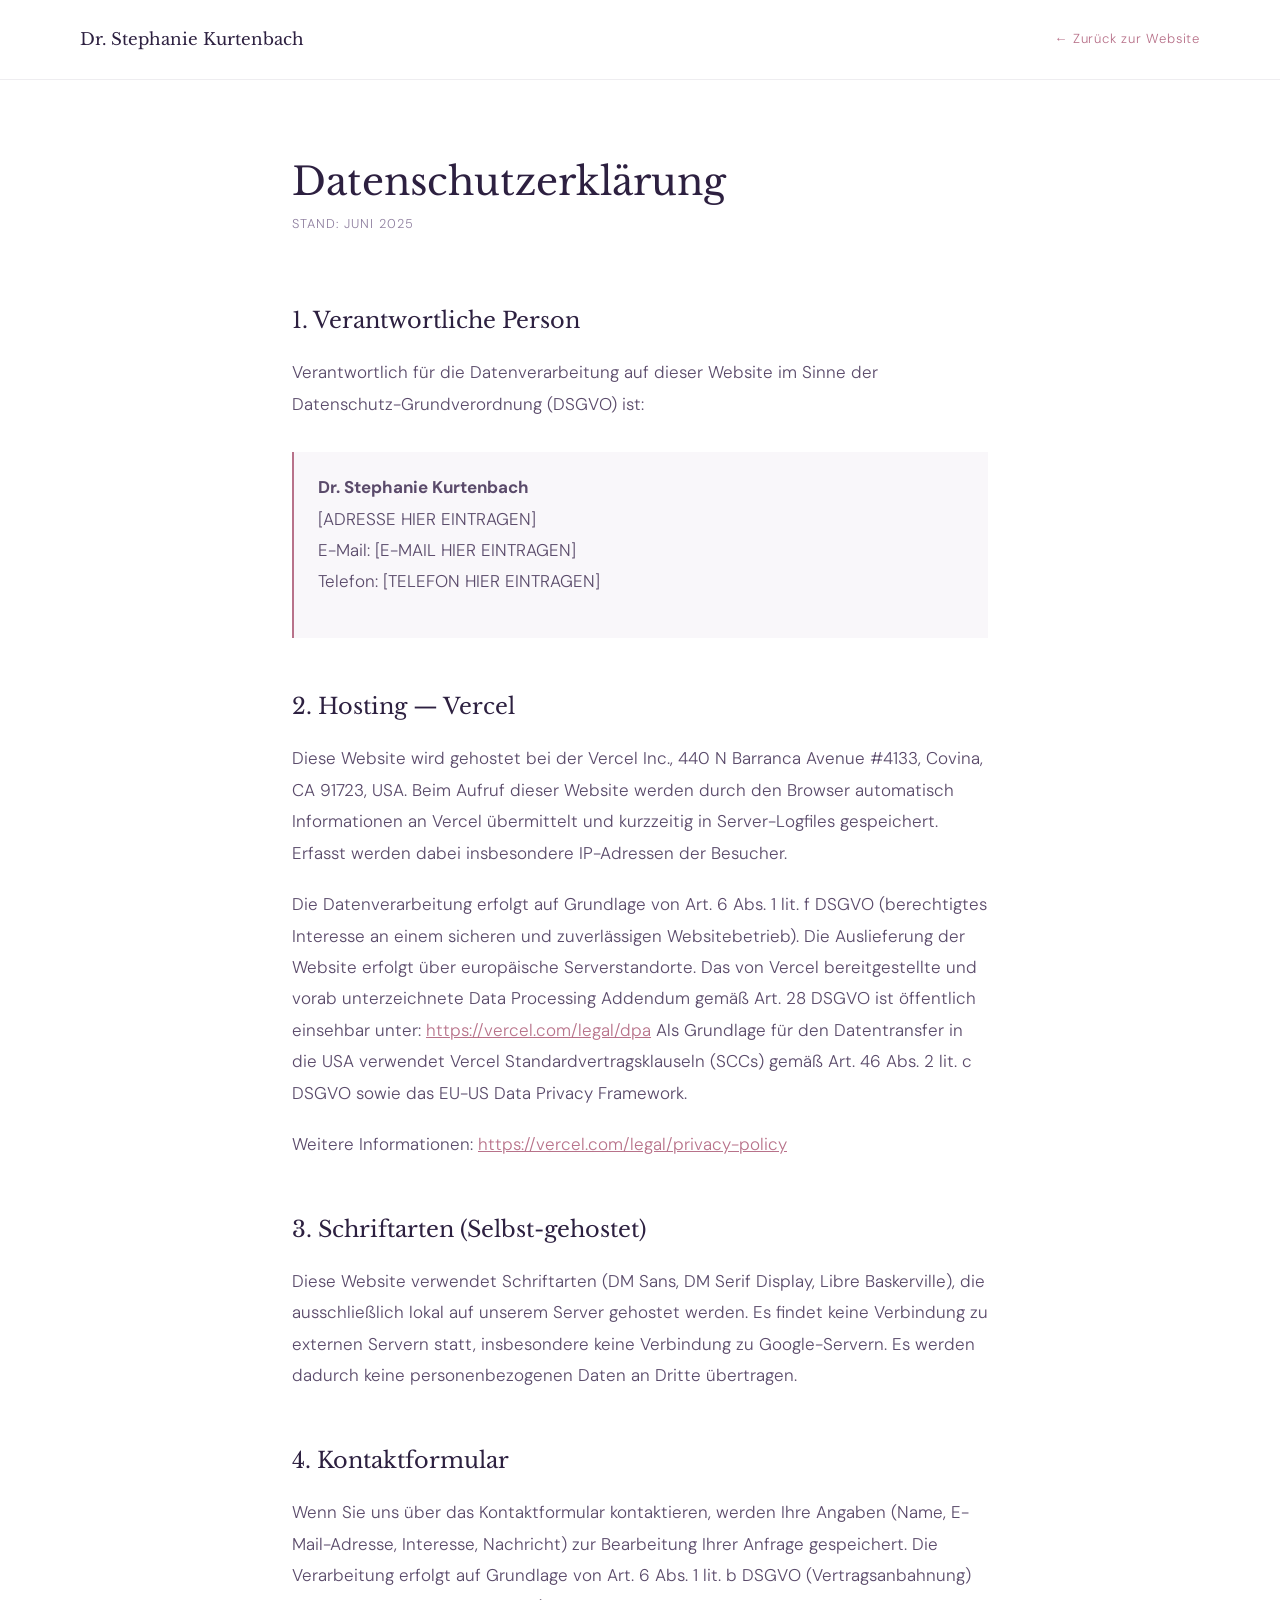
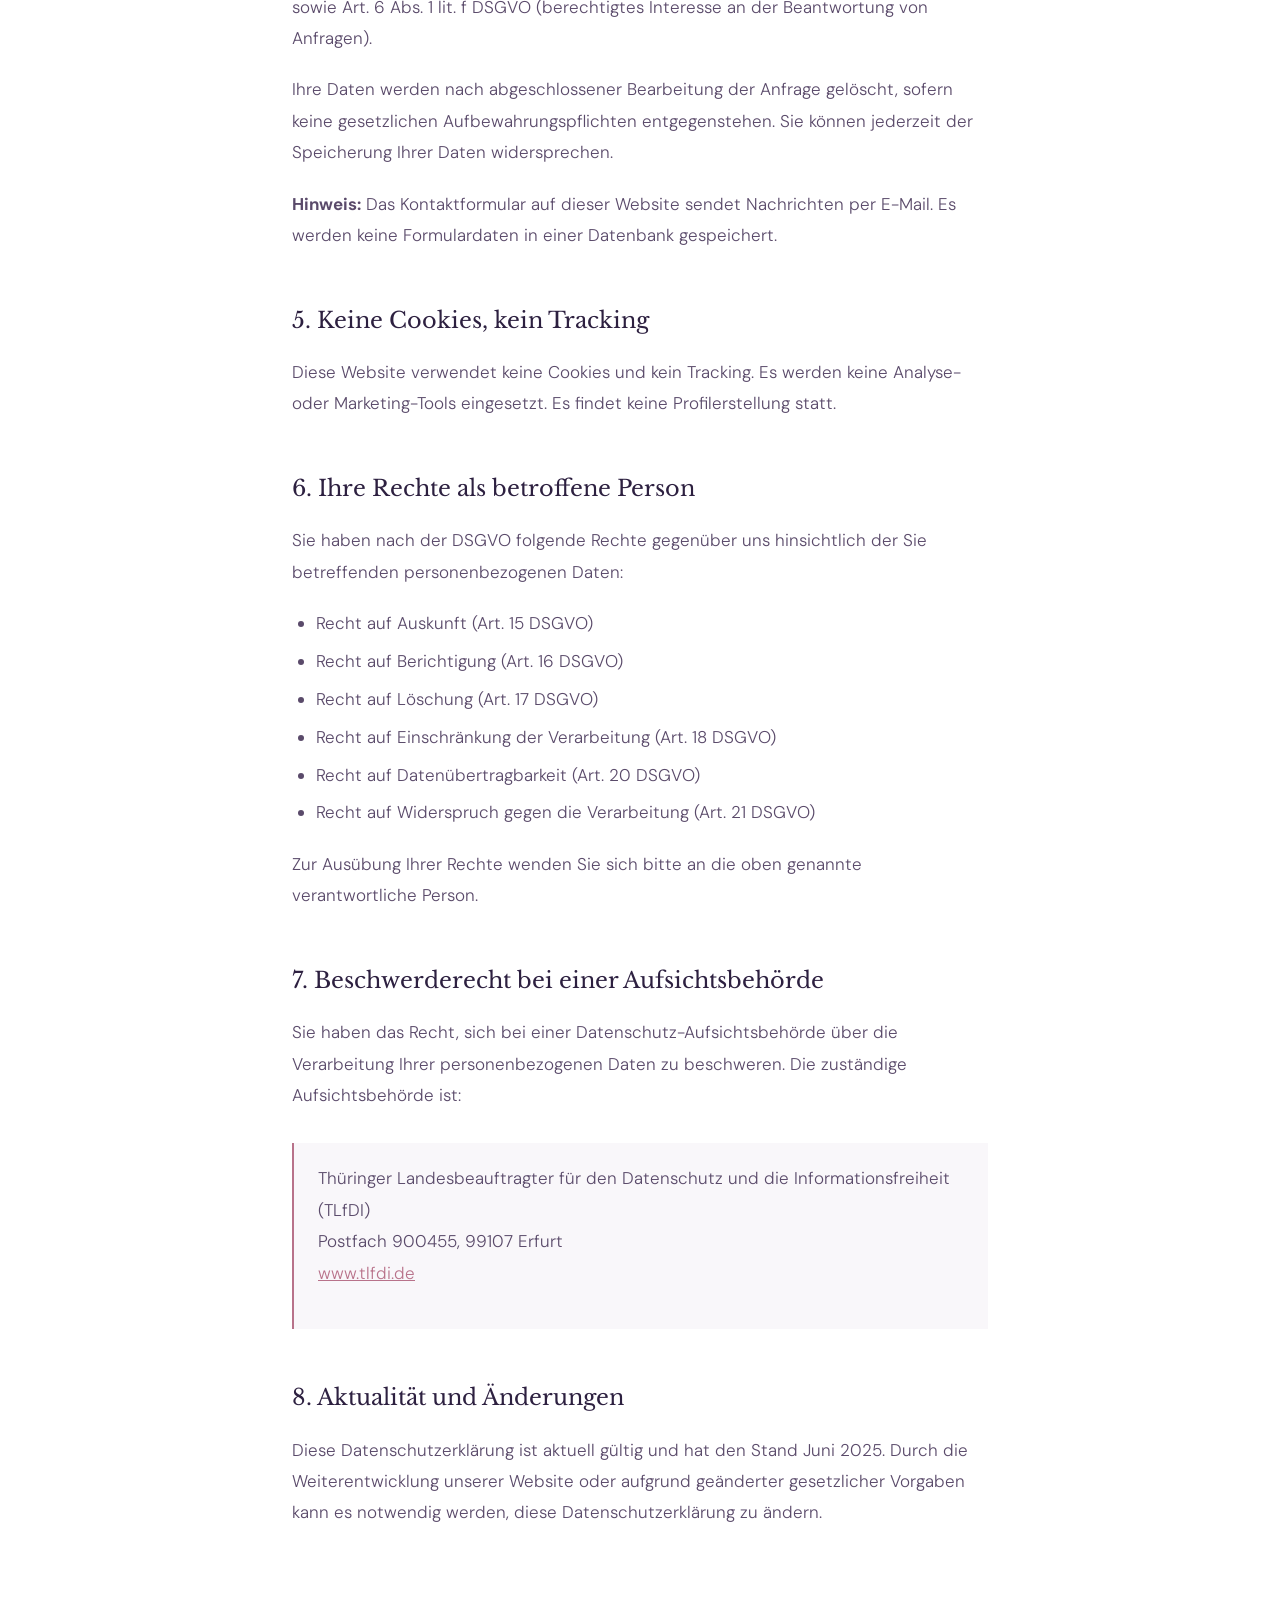
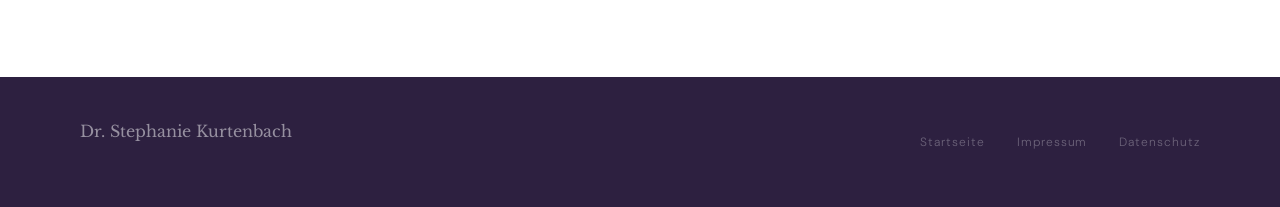
==== commit 33bc3d12: "vercel dpa reference updated" ====
--- a/datenschutz.html
+++ b/datenschutz.html
@@ -60,7 +60,7 @@
 
   <h2>2. Hosting — Vercel</h2>
   <p>Diese Website wird gehostet bei der Vercel Inc., 440 N Barranca Avenue #4133, Covina, CA 91723, USA. Beim Aufruf dieser Website werden durch den Browser automatisch Informationen an Vercel übermittelt und kurzzeitig in Server-Logfiles gespeichert. Erfasst werden dabei insbesondere IP-Adressen der Besucher.</p>
-  <p>Die Datenverarbeitung erfolgt auf Grundlage von Art. 6 Abs. 1 lit. f DSGVO (berechtigtes Interesse an einem sicheren und zuverlässigen Websitebetrieb). Die Auslieferung der Website erfolgt über europäische Serverstandorte. Mit Vercel besteht ein Auftragsverarbeitungsvertrag (AVV) gemäß Art. 28 DSGVO. Als Grundlage für den Datentransfer in die USA verwendet Vercel Standardvertragsklauseln (SCCs) gemäß Art. 46 Abs. 2 lit. c DSGVO sowie das EU-US Data Privacy Framework.</p>
+  <p>Die Datenverarbeitung erfolgt auf Grundlage von Art. 6 Abs. 1 lit. f DSGVO (berechtigtes Interesse an einem sicheren und zuverlässigen Websitebetrieb). Die Auslieferung der Website erfolgt über europäische Serverstandorte. Das von Vercel bereitgestellte und vorab unterzeichnete Data Processing Addendum gemäß Art. 28 DSGVO ist öffentlich einsehbar unter: <a href="https://vercel.com/legal/dpa" target="_blank">https://vercel.com/legal/dpa</a> Als Grundlage für den Datentransfer in die USA verwendet Vercel Standardvertragsklauseln (SCCs) gemäß Art. 46 Abs. 2 lit. c DSGVO sowie das EU-US Data Privacy Framework.</p>
   <p>Weitere Informationen: <a href="https://vercel.com/legal/privacy-policy" target="_blank">https://vercel.com/legal/privacy-policy</a></p>
 
   <h2>3. Schriftarten (Selbst-gehostet)</h2>
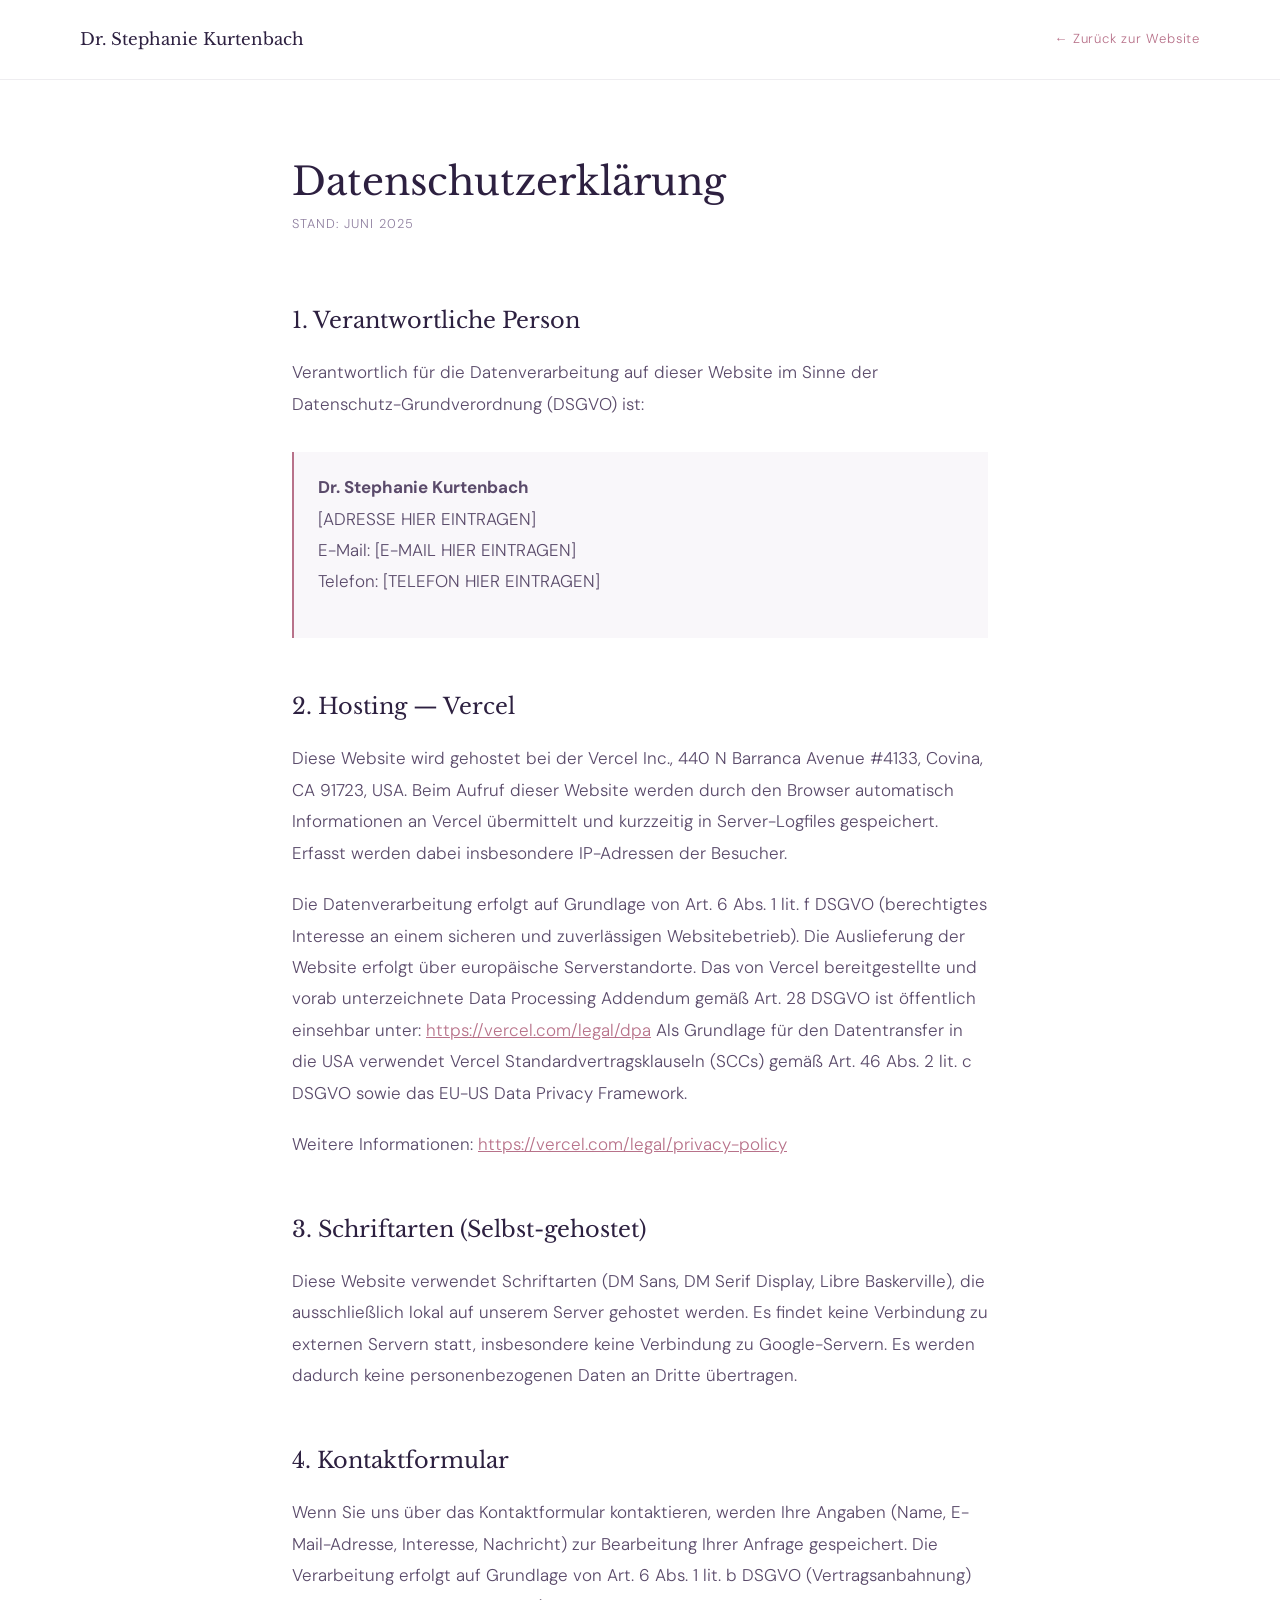
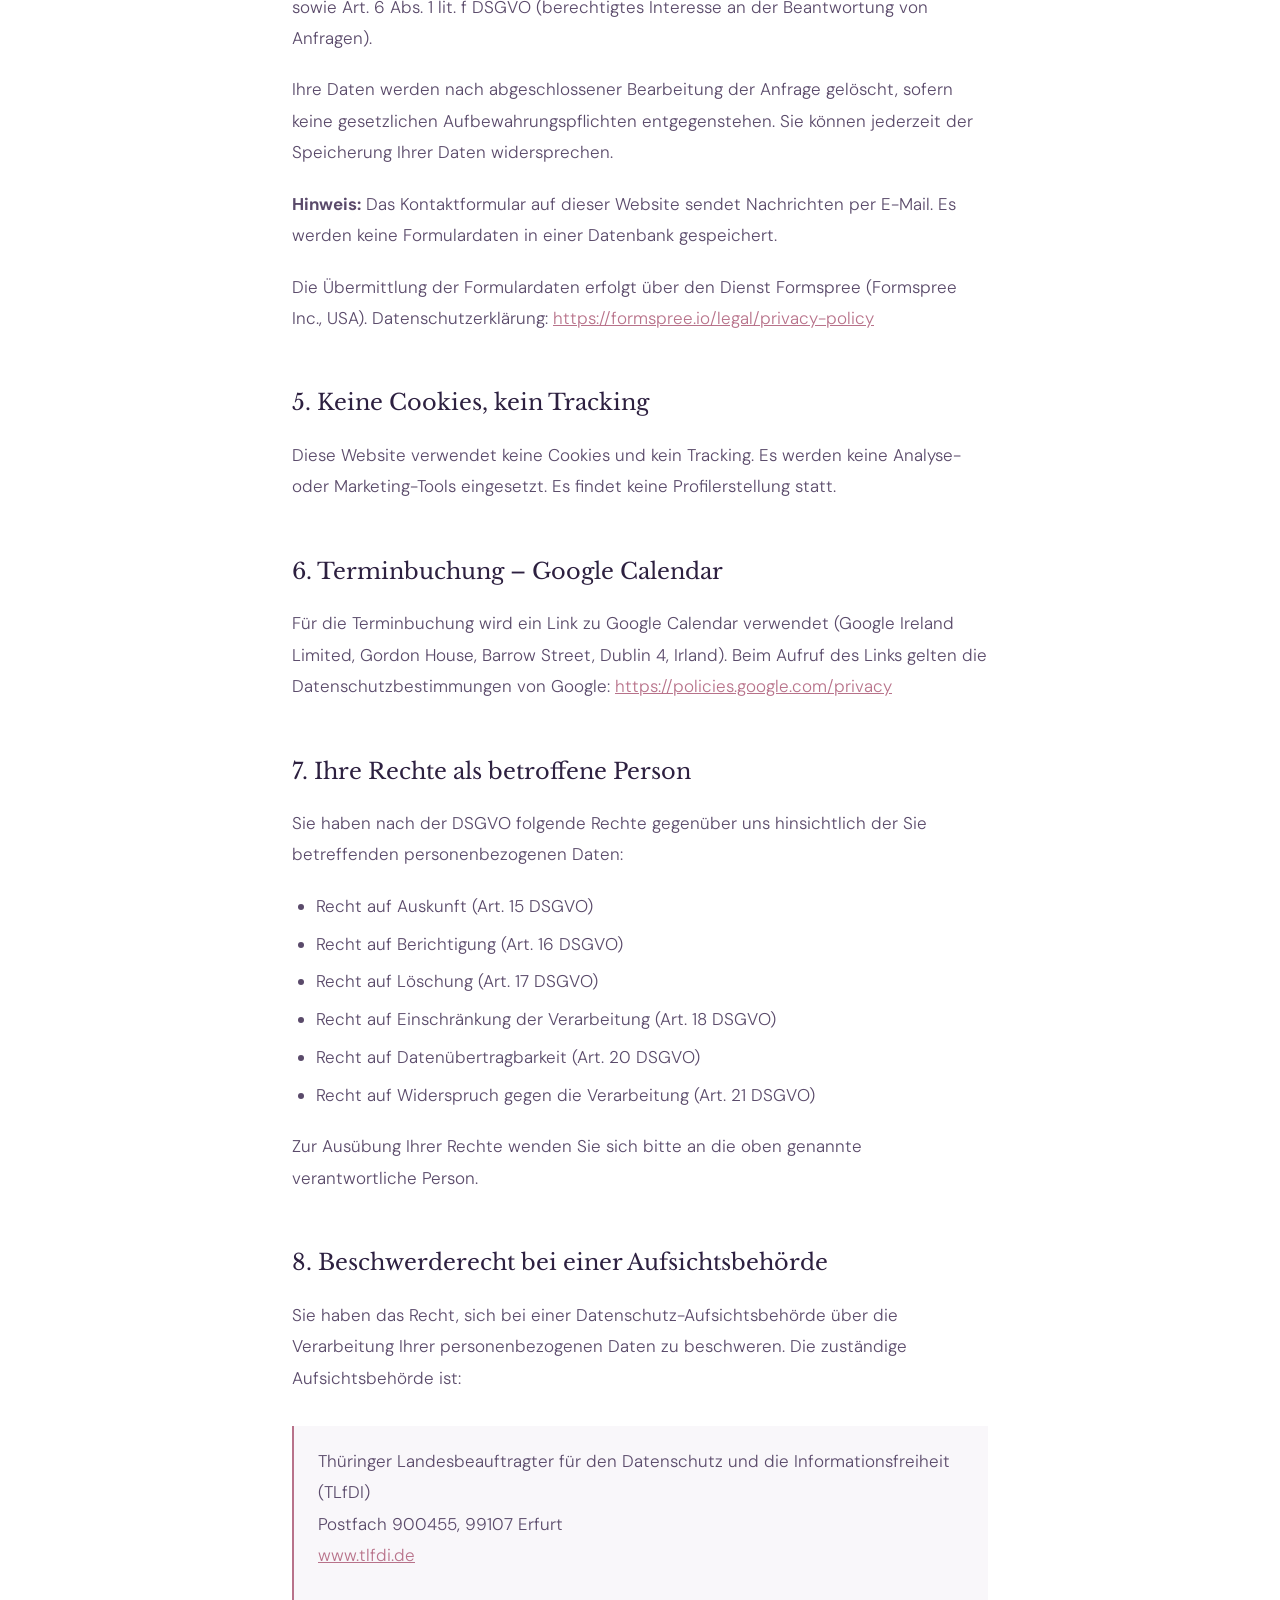
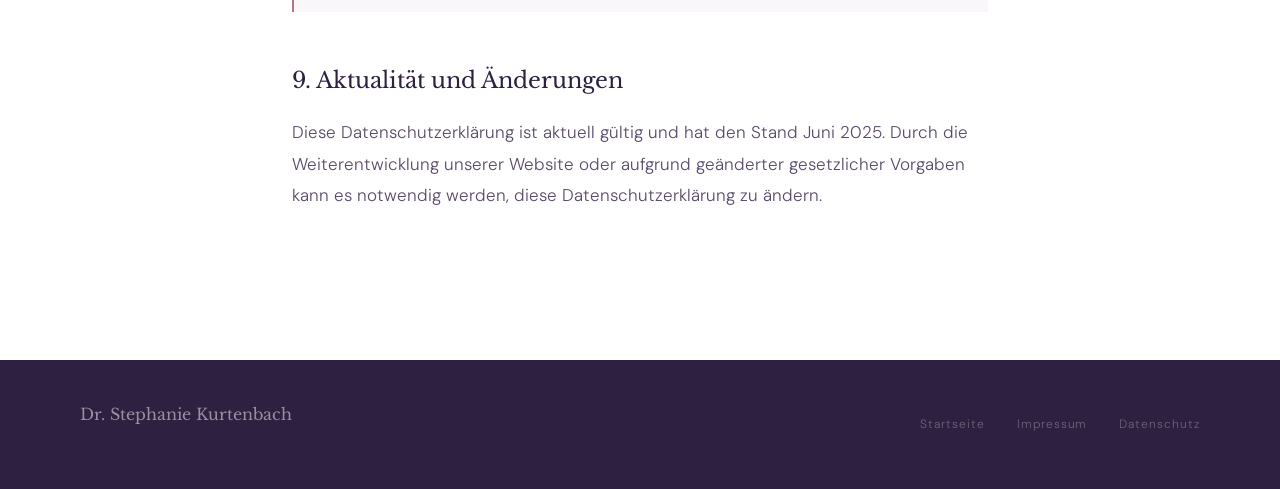
==== commit c8205758: "add formspree and calendar to datenschutz" ====
--- a/datenschutz.html
+++ b/datenschutz.html
@@ -70,11 +70,15 @@
   <p>Wenn Sie uns über das Kontaktformular kontaktieren, werden Ihre Angaben (Name, E-Mail-Adresse, Interesse, Nachricht) zur Bearbeitung Ihrer Anfrage gespeichert. Die Verarbeitung erfolgt auf Grundlage von Art. 6 Abs. 1 lit. b DSGVO (Vertragsanbahnung) sowie Art. 6 Abs. 1 lit. f DSGVO (berechtigtes Interesse an der Beantwortung von Anfragen).</p>
   <p>Ihre Daten werden nach abgeschlossener Bearbeitung der Anfrage gelöscht, sofern keine gesetzlichen Aufbewahrungspflichten entgegenstehen. Sie können jederzeit der Speicherung Ihrer Daten widersprechen.</p>
   <p><strong>Hinweis:</strong> Das Kontaktformular auf dieser Website sendet Nachrichten per E-Mail. Es werden keine Formulardaten in einer Datenbank gespeichert.</p>
+  <p>Die Übermittlung der Formulardaten erfolgt über den Dienst Formspree (Formspree Inc., USA). Datenschutzerklärung: <a href="https://formspree.io/legal/privacy-policy" target="_blank">https://formspree.io/legal/privacy-policy</a></p>
 
   <h2>5. Keine Cookies, kein Tracking</h2>
   <p>Diese Website verwendet keine Cookies und kein Tracking. Es werden keine Analyse- oder Marketing-Tools eingesetzt. Es findet keine Profilerstellung statt.</p>
 
-  <h2>6. Ihre Rechte als betroffene Person</h2>
+  <h2>6. Terminbuchung – Google Calendar</h2>
+  <p>Für die Terminbuchung wird ein Link zu Google Calendar verwendet (Google Ireland Limited, Gordon House, Barrow Street, Dublin 4, Irland). Beim Aufruf des Links gelten die Datenschutzbestimmungen von Google: <a href="https://policies.google.com/privacy" target="_blank">https://policies.google.com/privacy</a></p>
+
+  <h2>7. Ihre Rechte als betroffene Person</h2>
   <p>Sie haben nach der DSGVO folgende Rechte gegenüber uns hinsichtlich der Sie betreffenden personenbezogenen Daten:</p>
   <ul>
     <li>Recht auf Auskunft (Art. 15 DSGVO)</li>
@@ -86,7 +90,7 @@
   </ul>
   <p>Zur Ausübung Ihrer Rechte wenden Sie sich bitte an die oben genannte verantwortliche Person.</p>
 
-  <h2>7. Beschwerderecht bei einer Aufsichtsbehörde</h2>
+  <h2>8. Beschwerderecht bei einer Aufsichtsbehörde</h2>
   <p>Sie haben das Recht, sich bei einer Datenschutz-Aufsichtsbehörde über die Verarbeitung Ihrer personenbezogenen Daten zu beschweren. Die zuständige Aufsichtsbehörde ist:</p>
   <div class="highlight">
     <p>Thüringer Landesbeauftragter für den Datenschutz und die Informationsfreiheit (TLfDI)<br>
@@ -94,7 +98,7 @@
     <a href="https://www.tlfdi.de" target="_blank">www.tlfdi.de</a></p>
   </div>
 
-  <h2>8. Aktualität und Änderungen</h2>
+  <h2>9. Aktualität und Änderungen</h2>
   <p>Diese Datenschutzerklärung ist aktuell gültig und hat den Stand Juni 2025. Durch die Weiterentwicklung unserer Website oder aufgrund geänderter gesetzlicher Vorgaben kann es notwendig werden, diese Datenschutzerklärung zu ändern.</p>
 </main>
 <footer>
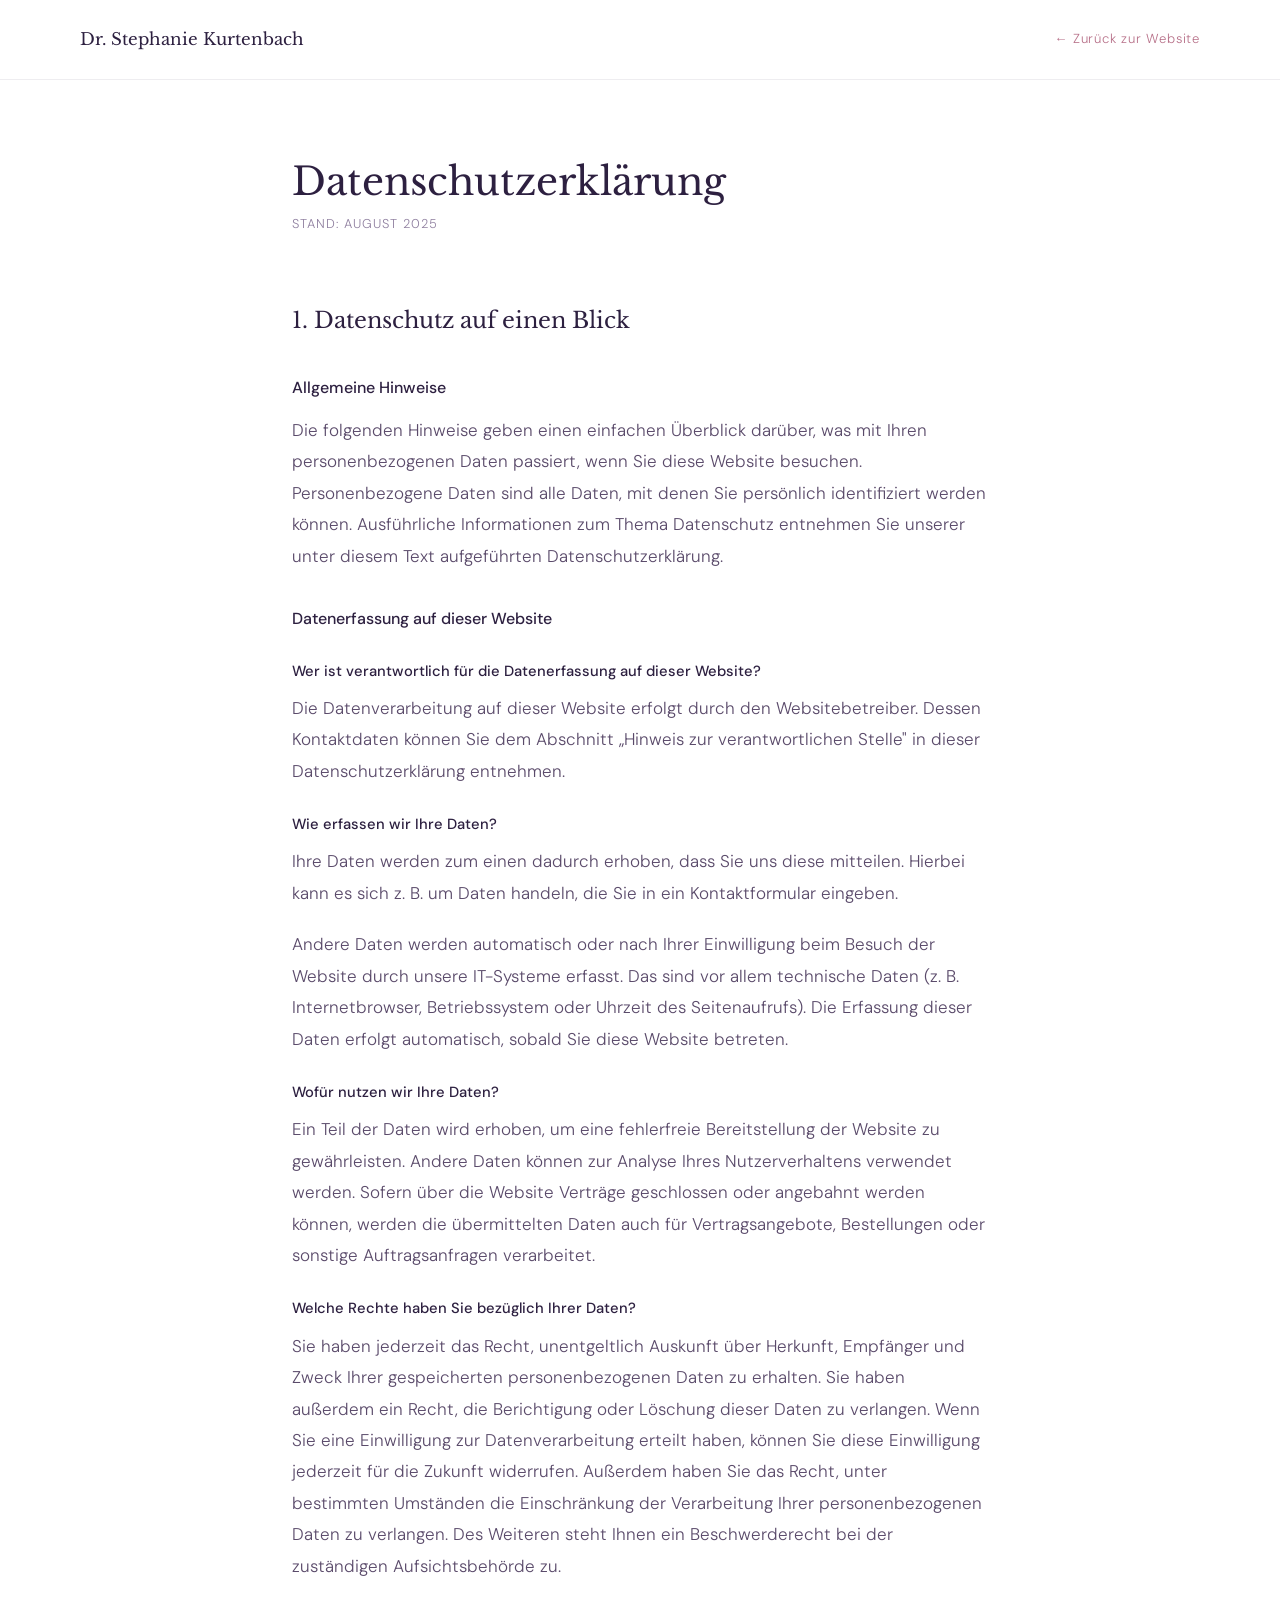
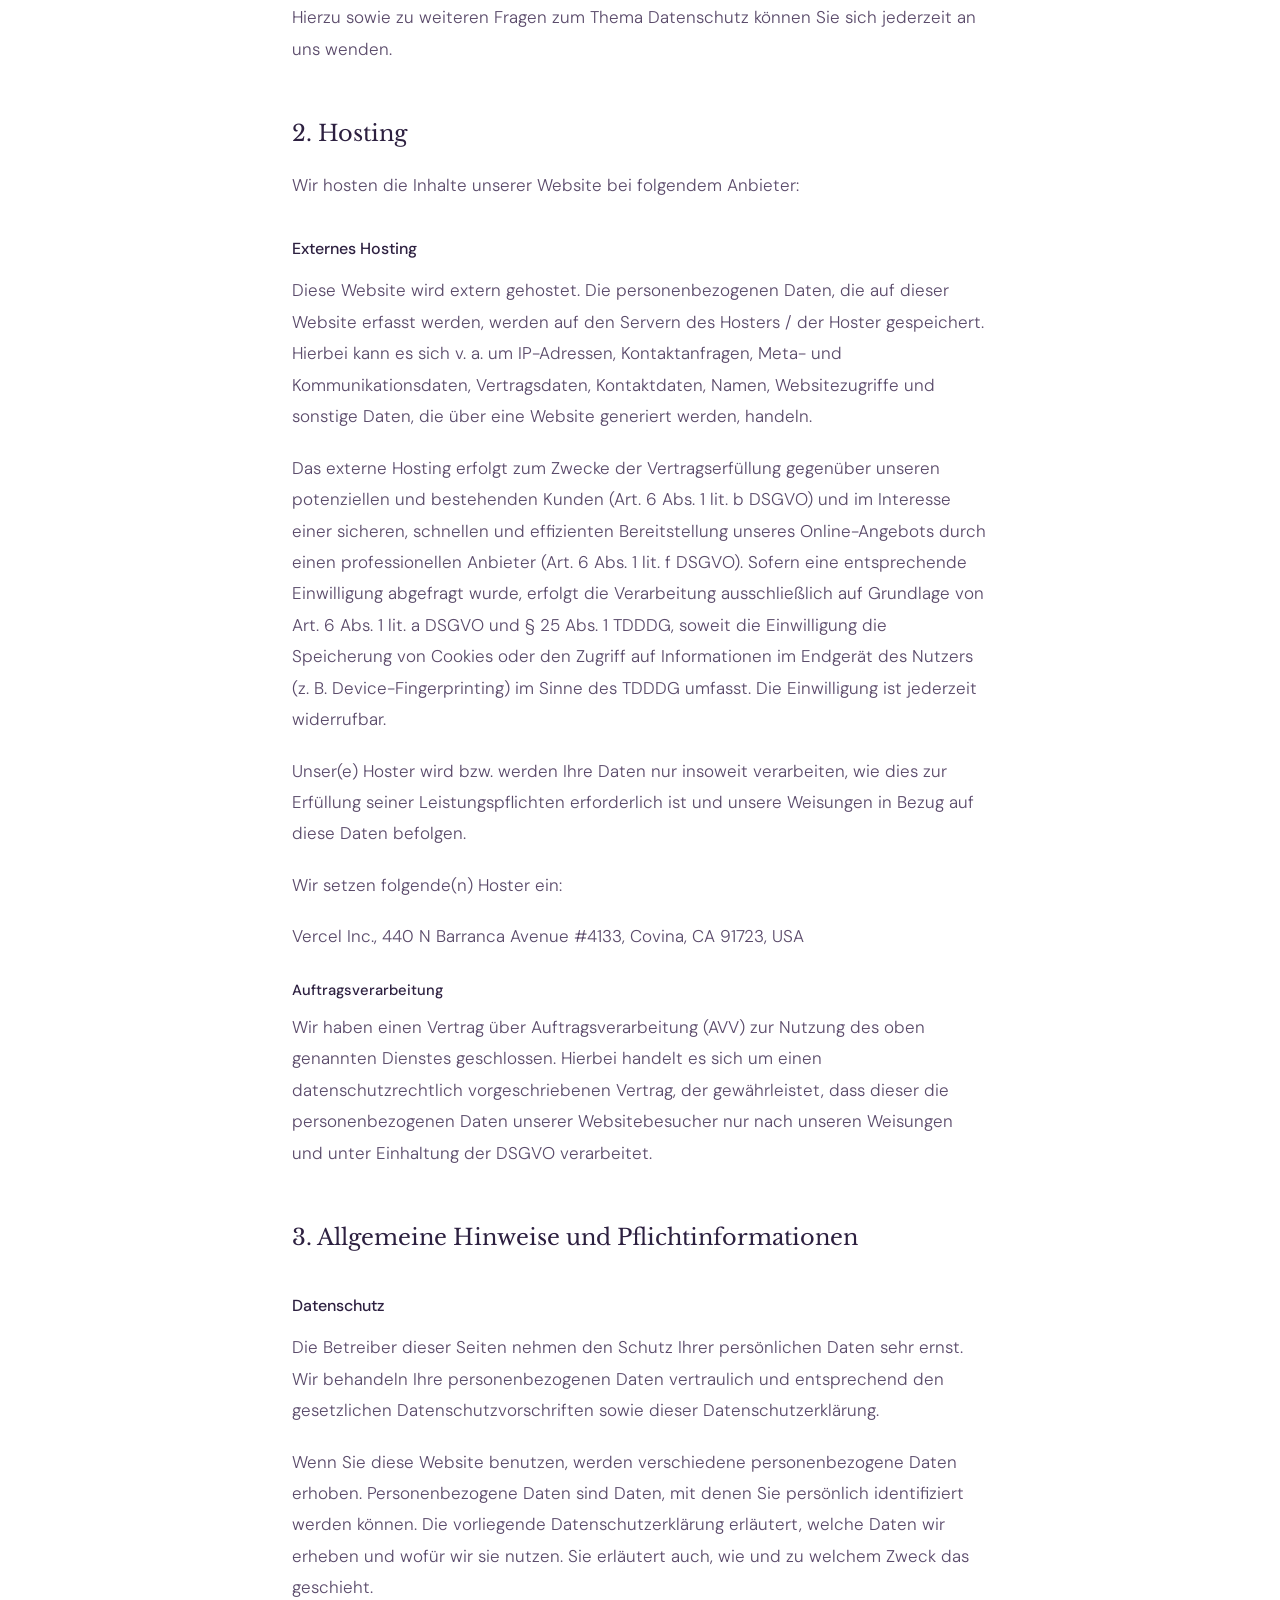
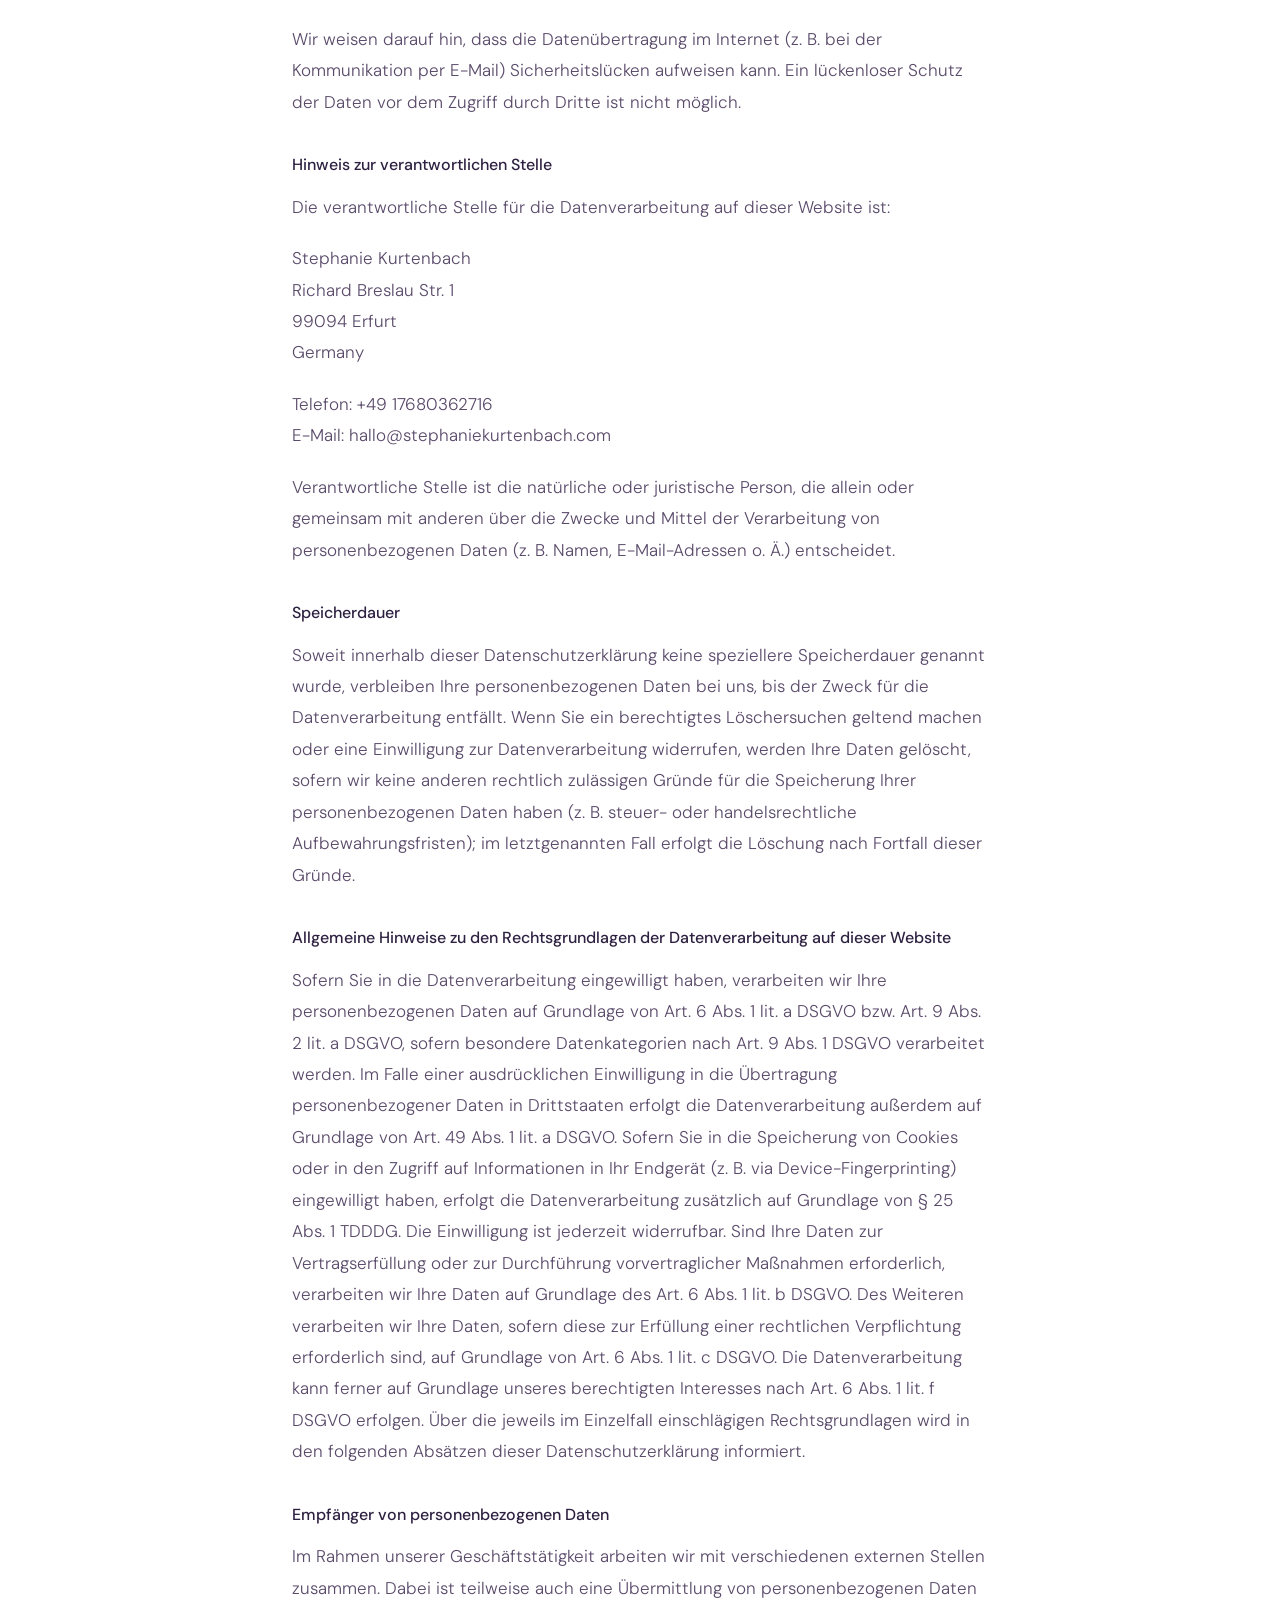
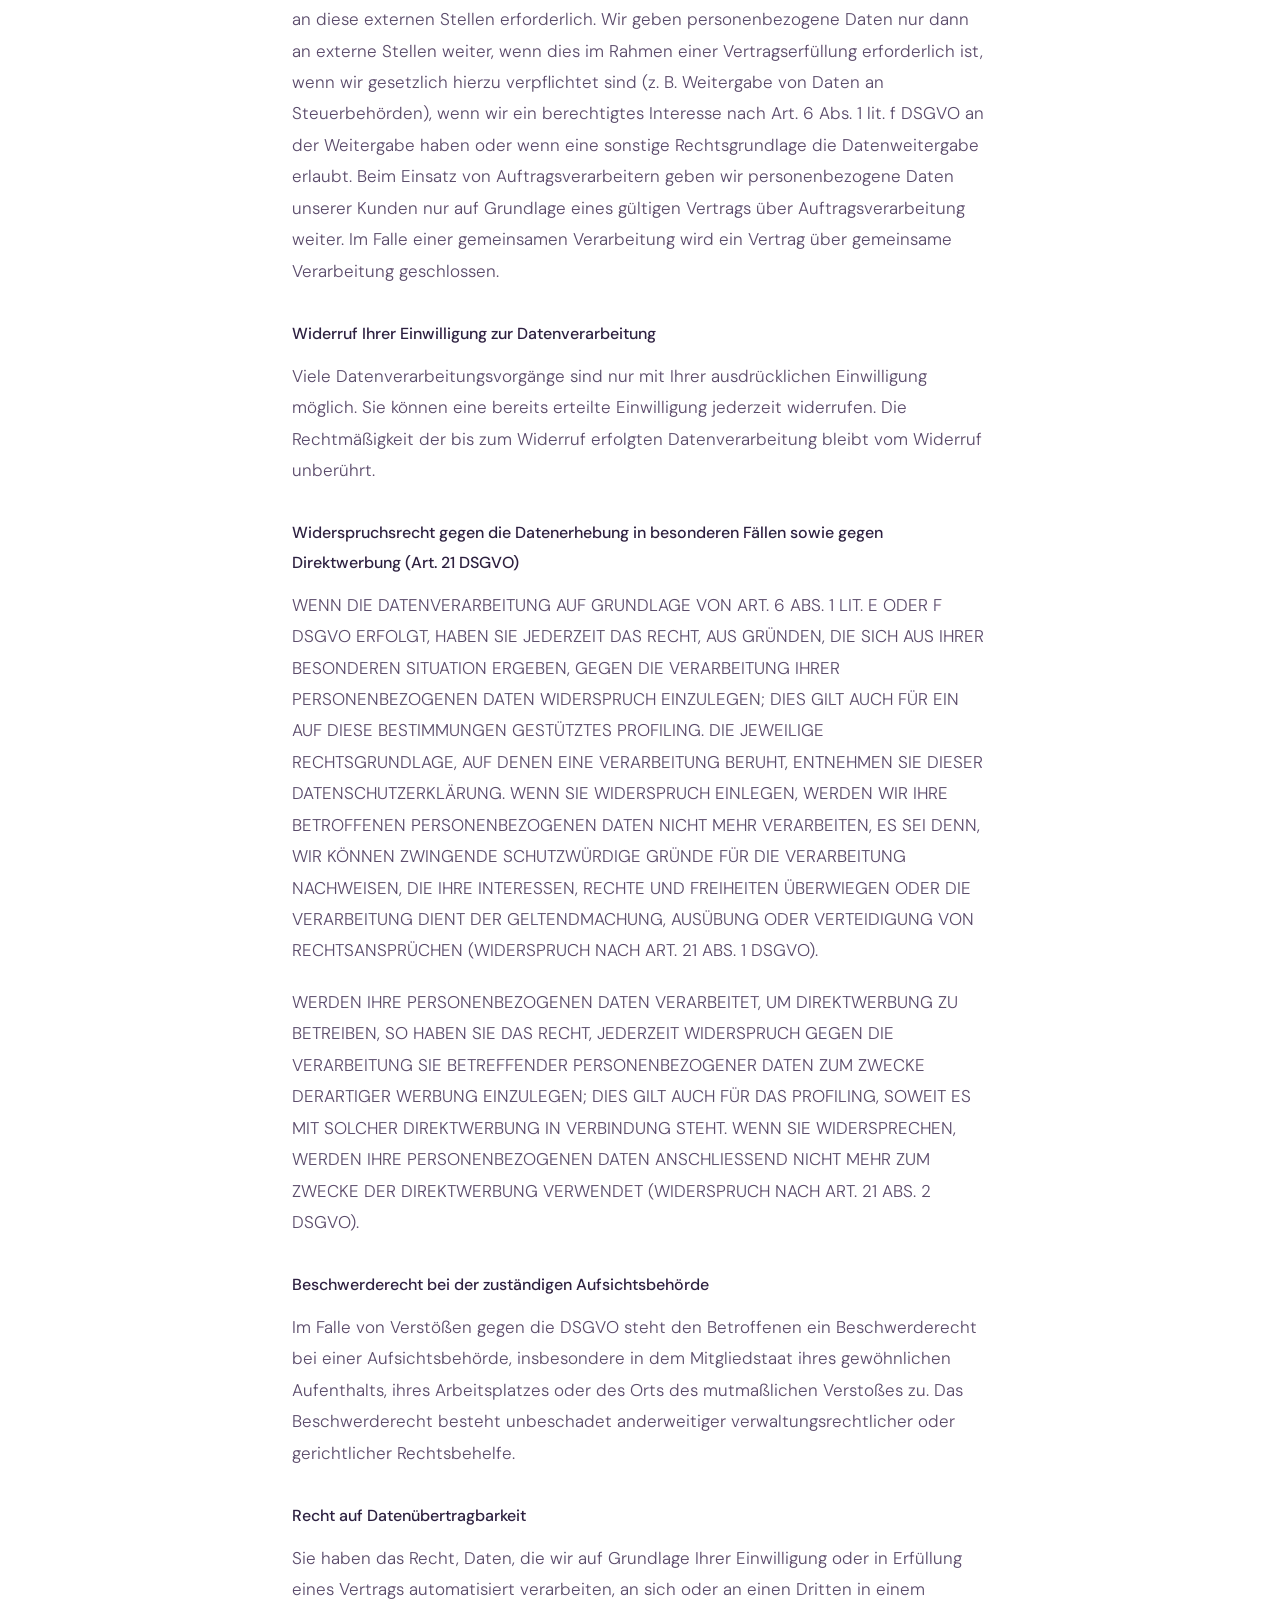
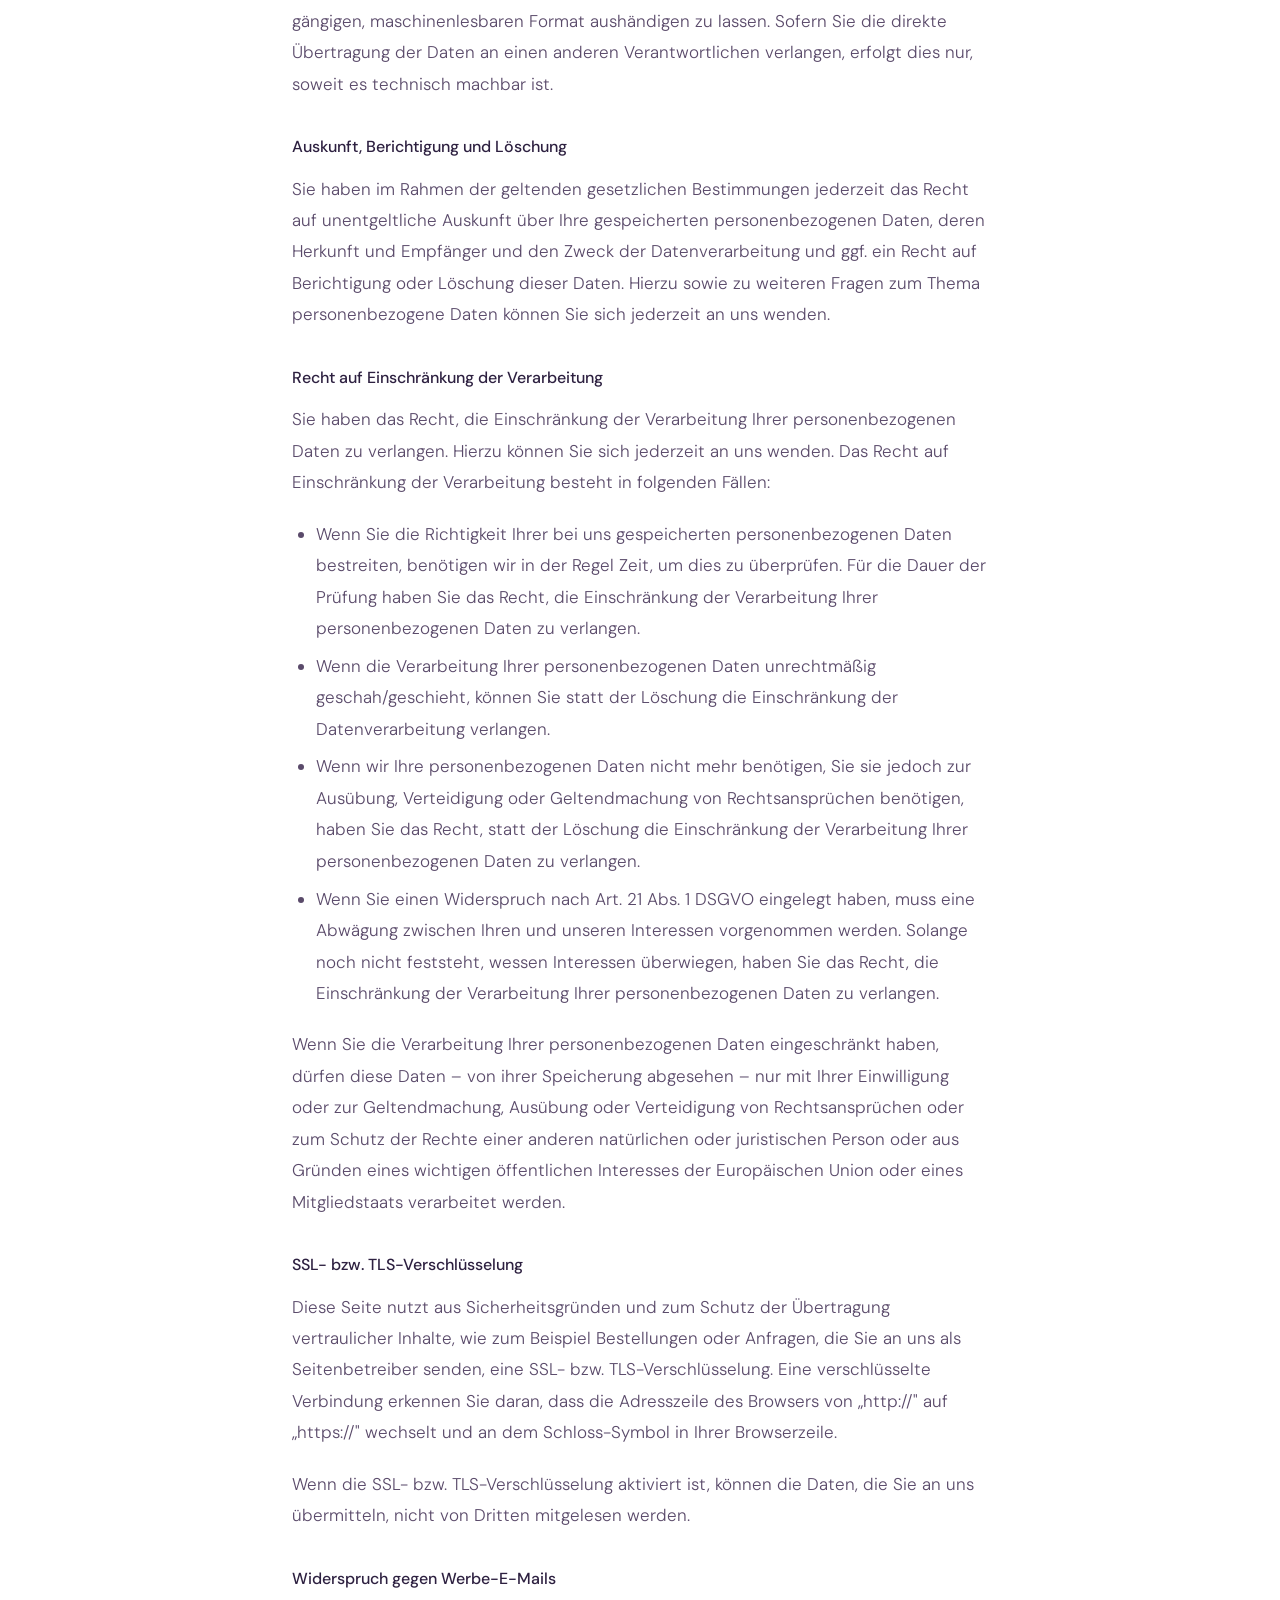
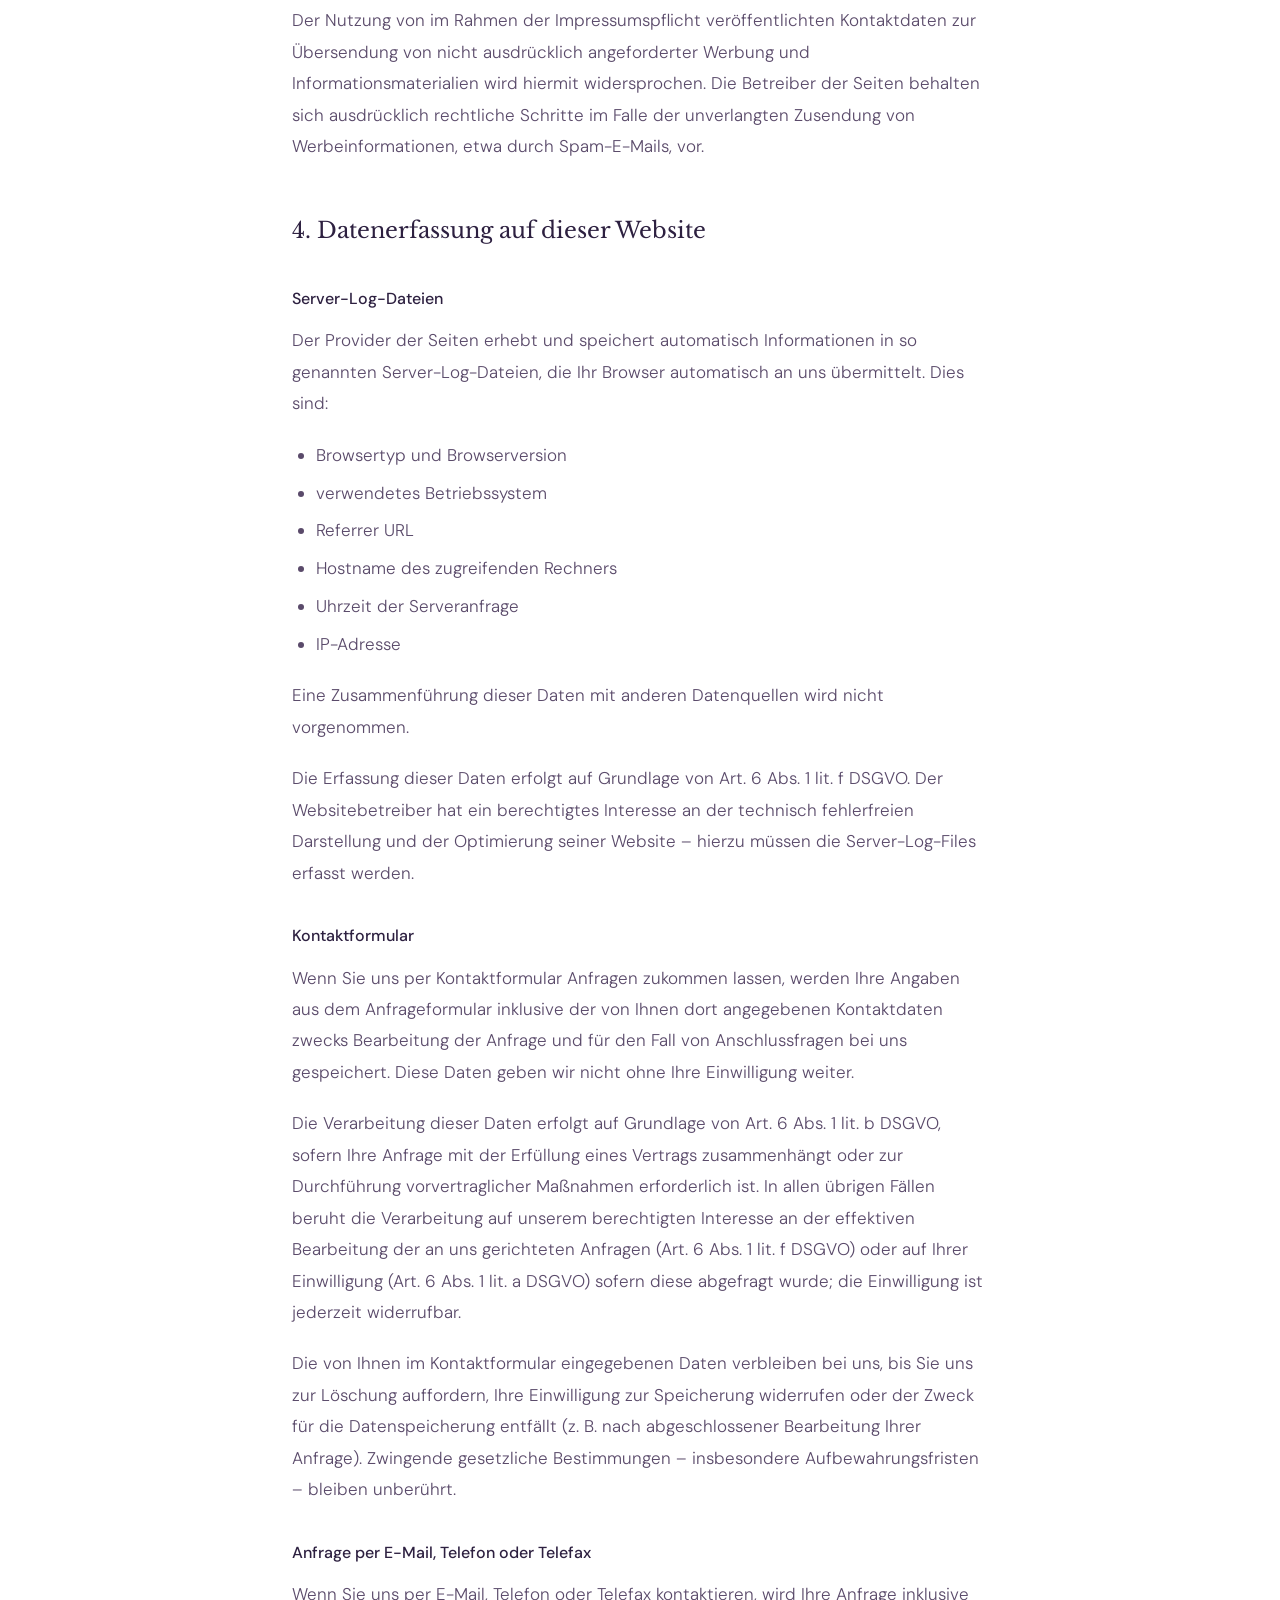
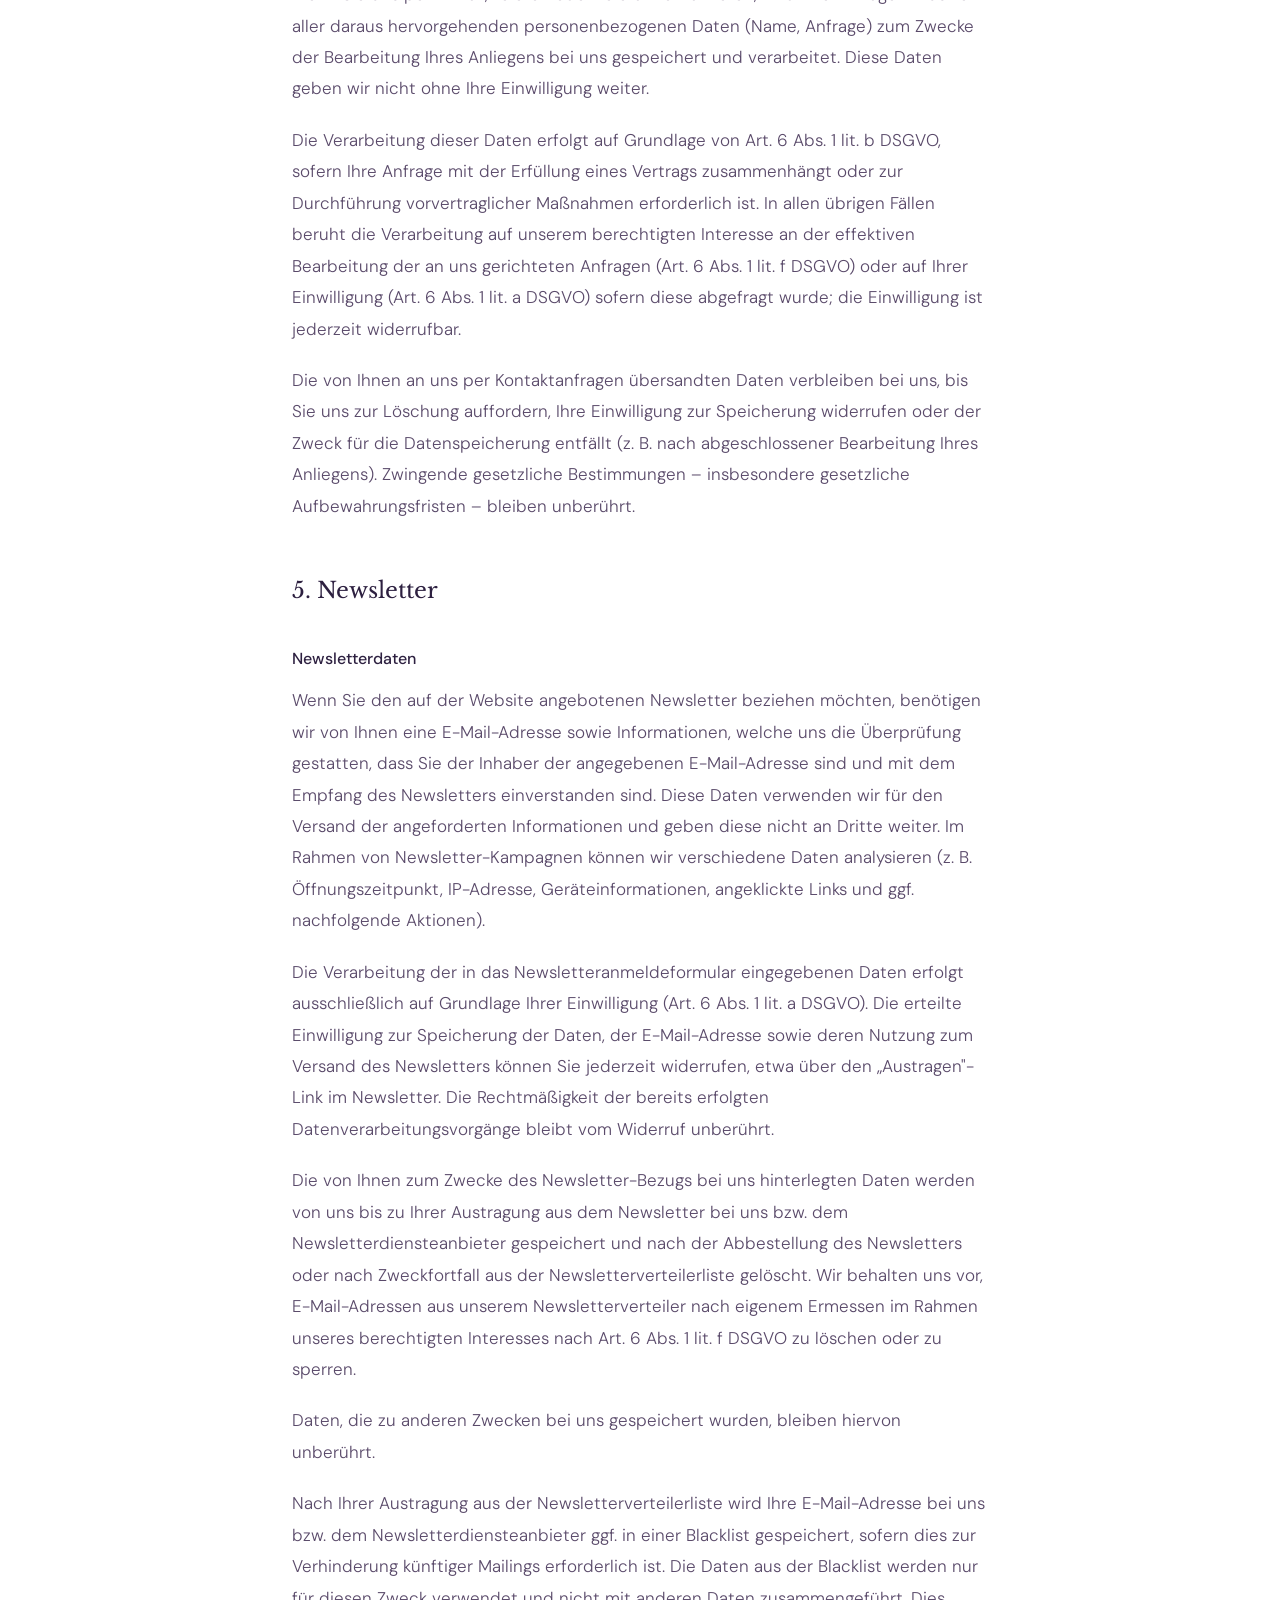
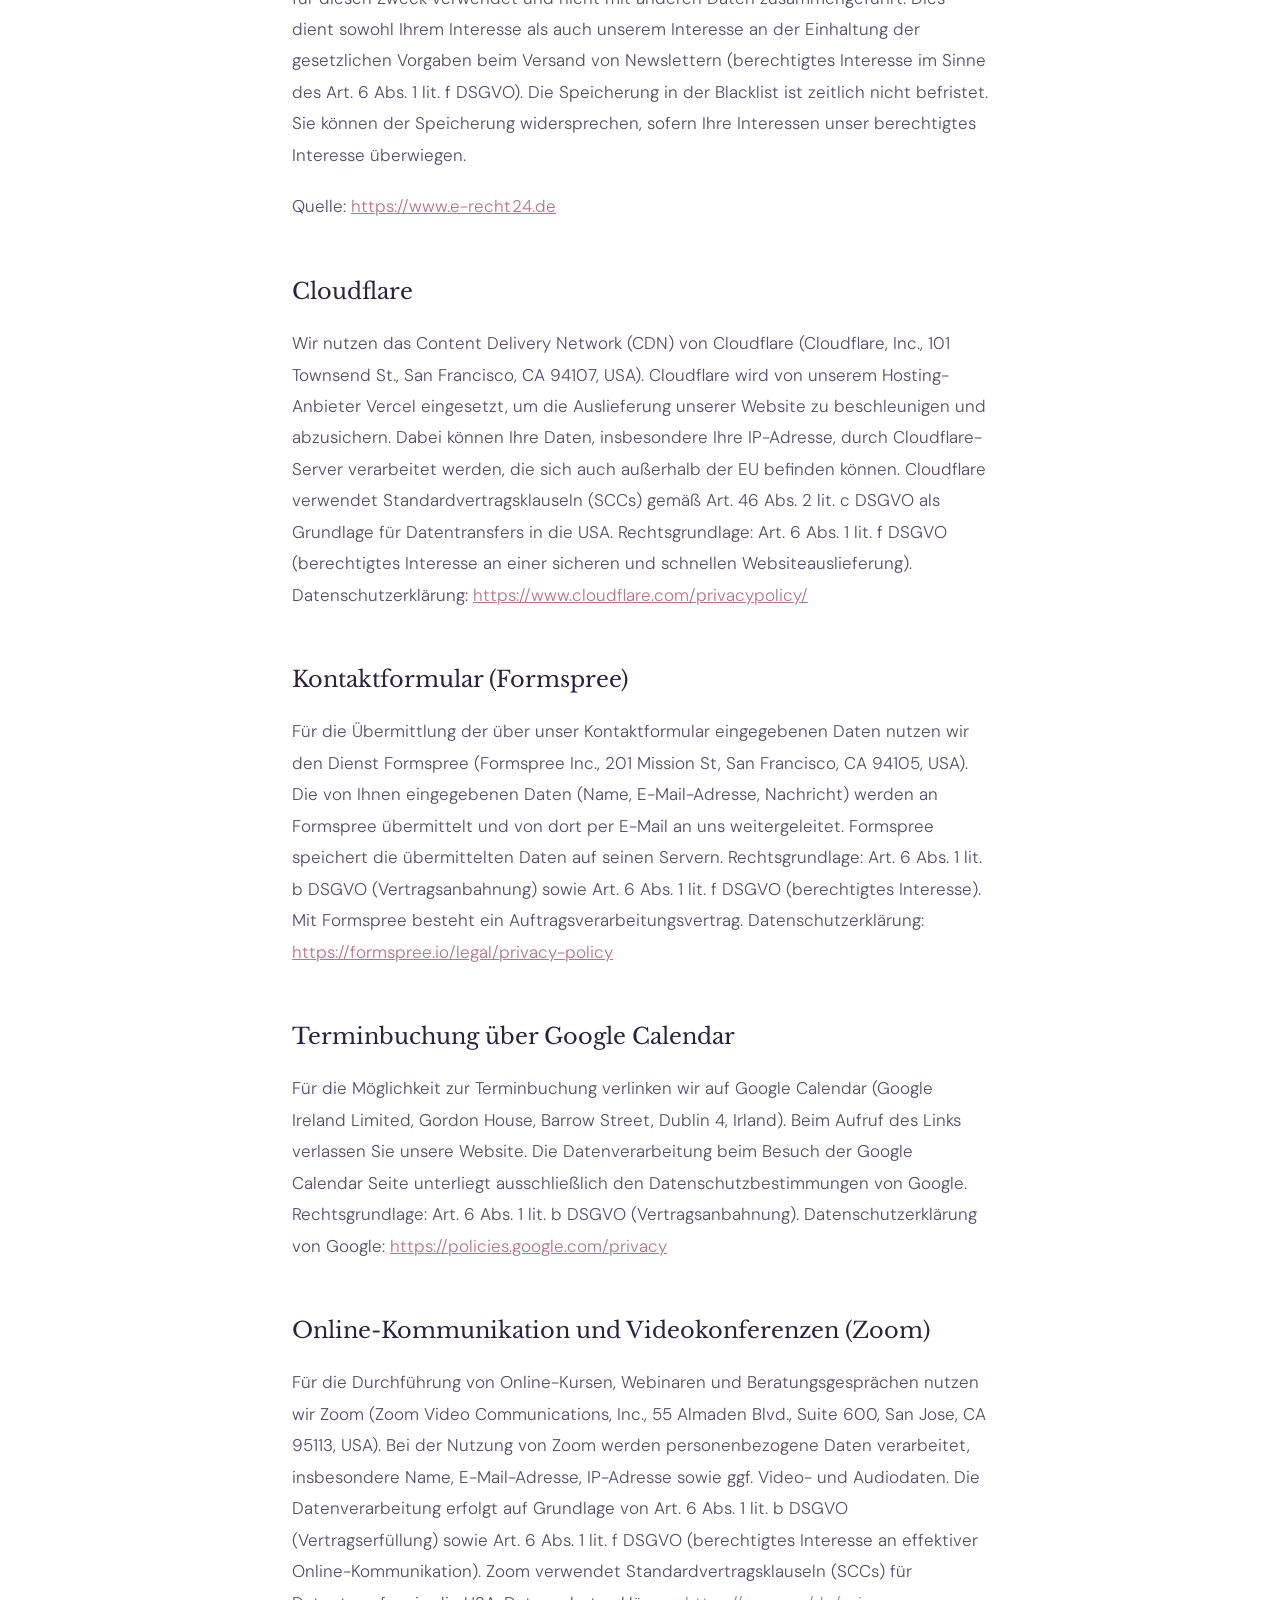
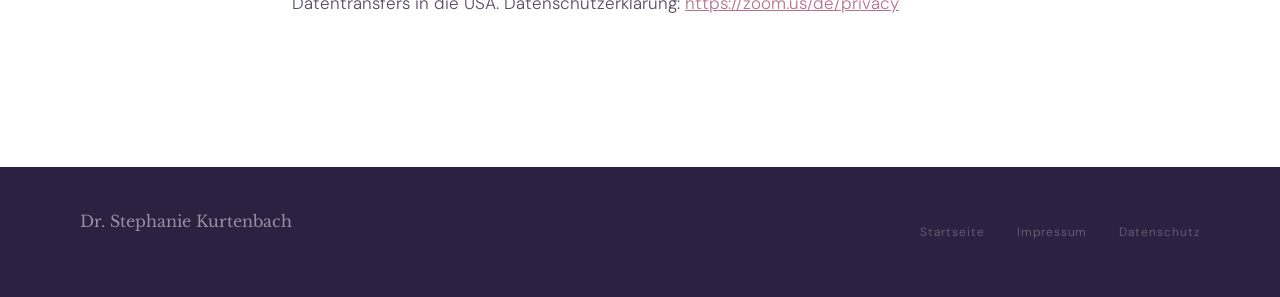
==== commit 0b8dc8f6: "complete datenschutz with all tools" ====
--- a/datenschutz.html
+++ b/datenschutz.html
@@ -26,14 +26,15 @@
   h1 { font-family: var(--font-serif); font-size: clamp(2rem, 3vw, 3rem); font-weight: 400; color: var(--deep); margin-bottom: 0.5rem; line-height: 1.15; }
   .meta { font-size: 0.8rem; color: var(--muted); letter-spacing: 0.08em; text-transform: uppercase; margin-bottom: 4rem; display: block; }
   h2 { font-family: var(--font-serif); font-size: 1.4rem; font-weight: 400; color: var(--deep); margin: 3rem 0 1rem; }
-  h3 { font-size: 1rem; font-weight: 400; color: var(--deep); margin: 2rem 0 0.75rem; }
+  h3 { font-size: 1rem; font-weight: 500; color: var(--deep); margin: 2rem 0 0.75rem; }
+  h4 { font-size: 0.92rem; font-weight: 500; color: var(--deep); margin: 1.5rem 0 0.5rem; }
   p { color: var(--mid); margin-bottom: 1.25rem; }
   a { color: var(--rose); }
   ul { color: var(--mid); padding-left: 1.5rem; margin-bottom: 1.25rem; }
   ul li { margin-bottom: 0.4rem; }
   .highlight { background: var(--off); border-left: 2px solid var(--rose); padding: 1.25rem 1.5rem; margin: 2rem 0; }
   footer { background: var(--deep); padding: 2.5rem 5rem; display: flex; justify-content: space-between; align-items: center; }
-  .footer-logo { font-family: var(--font-serif); font-size: 1rem; color: rgba(255,255,255,0.5); }
+  .footer-logo { font-family: var(--font-serif); font-size: 1rem; font-weight: 400; color: rgba(255,255,255,0.5); }
   .footer-links { display: flex; gap: 2rem; }
   .footer-links a { font-size: 0.75rem; color: rgba(255,255,255,0.3); text-decoration: none; letter-spacing: 0.08em; }
   .footer-links a:hover { color: var(--rose); }
@@ -46,60 +47,149 @@
   <a href="index.html" class="nav-back">← Zurück zur Website</a>
 </nav>
 <main>
-  <h1>Datenschutzerklärung</h1>
-  <span class="meta">Stand: Juni 2025</span>
-
-  <h2>1. Verantwortliche Person</h2>
-  <p>Verantwortlich für die Datenverarbeitung auf dieser Website im Sinne der Datenschutz-Grundverordnung (DSGVO) ist:</p>
-  <div class="highlight">
-    <p><strong>Dr. Stephanie Kurtenbach</strong><br>
-    [ADRESSE HIER EINTRAGEN]<br>
-    E-Mail: [E-MAIL HIER EINTRAGEN]<br>
-    Telefon: [TELEFON HIER EINTRAGEN]</p>
-  </div>
-
-  <h2>2. Hosting — Vercel</h2>
-  <p>Diese Website wird gehostet bei der Vercel Inc., 440 N Barranca Avenue #4133, Covina, CA 91723, USA. Beim Aufruf dieser Website werden durch den Browser automatisch Informationen an Vercel übermittelt und kurzzeitig in Server-Logfiles gespeichert. Erfasst werden dabei insbesondere IP-Adressen der Besucher.</p>
-  <p>Die Datenverarbeitung erfolgt auf Grundlage von Art. 6 Abs. 1 lit. f DSGVO (berechtigtes Interesse an einem sicheren und zuverlässigen Websitebetrieb). Die Auslieferung der Website erfolgt über europäische Serverstandorte. Das von Vercel bereitgestellte und vorab unterzeichnete Data Processing Addendum gemäß Art. 28 DSGVO ist öffentlich einsehbar unter: <a href="https://vercel.com/legal/dpa" target="_blank">https://vercel.com/legal/dpa</a> Als Grundlage für den Datentransfer in die USA verwendet Vercel Standardvertragsklauseln (SCCs) gemäß Art. 46 Abs. 2 lit. c DSGVO sowie das EU-US Data Privacy Framework.</p>
-  <p>Weitere Informationen: <a href="https://vercel.com/legal/privacy-policy" target="_blank">https://vercel.com/legal/privacy-policy</a></p>
-
-  <h2>3. Schriftarten (Selbst-gehostet)</h2>
-  <p>Diese Website verwendet Schriftarten (DM Sans, DM Serif Display, Libre Baskerville), die ausschließlich lokal auf unserem Server gehostet werden. Es findet keine Verbindung zu externen Servern statt, insbesondere keine Verbindung zu Google-Servern. Es werden dadurch keine personenbezogenen Daten an Dritte übertragen.</p>
-
-  <h2>4. Kontaktformular</h2>
-  <p>Wenn Sie uns über das Kontaktformular kontaktieren, werden Ihre Angaben (Name, E-Mail-Adresse, Interesse, Nachricht) zur Bearbeitung Ihrer Anfrage gespeichert. Die Verarbeitung erfolgt auf Grundlage von Art. 6 Abs. 1 lit. b DSGVO (Vertragsanbahnung) sowie Art. 6 Abs. 1 lit. f DSGVO (berechtigtes Interesse an der Beantwortung von Anfragen).</p>
-  <p>Ihre Daten werden nach abgeschlossener Bearbeitung der Anfrage gelöscht, sofern keine gesetzlichen Aufbewahrungspflichten entgegenstehen. Sie können jederzeit der Speicherung Ihrer Daten widersprechen.</p>
-  <p><strong>Hinweis:</strong> Das Kontaktformular auf dieser Website sendet Nachrichten per E-Mail. Es werden keine Formulardaten in einer Datenbank gespeichert.</p>
-  <p>Die Übermittlung der Formulardaten erfolgt über den Dienst Formspree (Formspree Inc., USA). Datenschutzerklärung: <a href="https://formspree.io/legal/privacy-policy" target="_blank">https://formspree.io/legal/privacy-policy</a></p>
-
-  <h2>5. Keine Cookies, kein Tracking</h2>
-  <p>Diese Website verwendet keine Cookies und kein Tracking. Es werden keine Analyse- oder Marketing-Tools eingesetzt. Es findet keine Profilerstellung statt.</p>
-
-  <h2>6. Terminbuchung – Google Calendar</h2>
-  <p>Für die Terminbuchung wird ein Link zu Google Calendar verwendet (Google Ireland Limited, Gordon House, Barrow Street, Dublin 4, Irland). Beim Aufruf des Links gelten die Datenschutzbestimmungen von Google: <a href="https://policies.google.com/privacy" target="_blank">https://policies.google.com/privacy</a></p>
-
-  <h2>7. Ihre Rechte als betroffene Person</h2>
-  <p>Sie haben nach der DSGVO folgende Rechte gegenüber uns hinsichtlich der Sie betreffenden personenbezogenen Daten:</p>
-  <ul>
-    <li>Recht auf Auskunft (Art. 15 DSGVO)</li>
-    <li>Recht auf Berichtigung (Art. 16 DSGVO)</li>
-    <li>Recht auf Löschung (Art. 17 DSGVO)</li>
-    <li>Recht auf Einschränkung der Verarbeitung (Art. 18 DSGVO)</li>
-    <li>Recht auf Datenübertragbarkeit (Art. 20 DSGVO)</li>
-    <li>Recht auf Widerspruch gegen die Verarbeitung (Art. 21 DSGVO)</li>
-  </ul>
-  <p>Zur Ausübung Ihrer Rechte wenden Sie sich bitte an die oben genannte verantwortliche Person.</p>
-
-  <h2>8. Beschwerderecht bei einer Aufsichtsbehörde</h2>
-  <p>Sie haben das Recht, sich bei einer Datenschutz-Aufsichtsbehörde über die Verarbeitung Ihrer personenbezogenen Daten zu beschweren. Die zuständige Aufsichtsbehörde ist:</p>
-  <div class="highlight">
-    <p>Thüringer Landesbeauftragter für den Datenschutz und die Informationsfreiheit (TLfDI)<br>
-    Postfach 900455, 99107 Erfurt<br>
-    <a href="https://www.tlfdi.de" target="_blank">www.tlfdi.de</a></p>
-  </div>
-
-  <h2>9. Aktualität und Änderungen</h2>
-  <p>Diese Datenschutzerklärung ist aktuell gültig und hat den Stand Juni 2025. Durch die Weiterentwicklung unserer Website oder aufgrund geänderter gesetzlicher Vorgaben kann es notwendig werden, diese Datenschutzerklärung zu ändern.</p>
+
+<h1>Datenschutz&shy;erkl&auml;rung</h1>
+<span class="meta">Stand: August 2025</span>
+
+<h2>1. Datenschutz auf einen Blick</h2>
+
+<h3>Allgemeine Hinweise</h3>
+<p>Die folgenden Hinweise geben einen einfachen Überblick darüber, was mit Ihren personenbezogenen Daten passiert, wenn Sie diese Website besuchen. Personenbezogene Daten sind alle Daten, mit denen Sie persönlich identifiziert werden können. Ausführliche Informationen zum Thema Datenschutz entnehmen Sie unserer unter diesem Text aufgeführten Datenschutzerklärung.</p>
+
+<h3>Datenerfassung auf dieser Website</h3>
+<h4>Wer ist verantwortlich für die Datenerfassung auf dieser Website?</h4>
+<p>Die Datenverarbeitung auf dieser Website erfolgt durch den Websitebetreiber. Dessen Kontaktdaten können Sie dem Abschnitt „Hinweis zur verantwortlichen Stelle" in dieser Datenschutzerklärung entnehmen.</p>
+
+<h4>Wie erfassen wir Ihre Daten?</h4>
+<p>Ihre Daten werden zum einen dadurch erhoben, dass Sie uns diese mitteilen. Hierbei kann es sich z.&nbsp;B. um Daten handeln, die Sie in ein Kontaktformular eingeben.</p>
+<p>Andere Daten werden automatisch oder nach Ihrer Einwilligung beim Besuch der Website durch unsere IT-Systeme erfasst. Das sind vor allem technische Daten (z.&nbsp;B. Internetbrowser, Betriebssystem oder Uhrzeit des Seitenaufrufs). Die Erfassung dieser Daten erfolgt automatisch, sobald Sie diese Website betreten.</p>
+
+<h4>Wofür nutzen wir Ihre Daten?</h4>
+<p>Ein Teil der Daten wird erhoben, um eine fehlerfreie Bereitstellung der Website zu gewährleisten. Andere Daten können zur Analyse Ihres Nutzerverhaltens verwendet werden. Sofern über die Website Verträge geschlossen oder angebahnt werden können, werden die übermittelten Daten auch für Vertragsangebote, Bestellungen oder sonstige Auftragsanfragen verarbeitet.</p>
+
+<h4>Welche Rechte haben Sie bezüglich Ihrer Daten?</h4>
+<p>Sie haben jederzeit das Recht, unentgeltlich Auskunft über Herkunft, Empfänger und Zweck Ihrer gespeicherten personenbezogenen Daten zu erhalten. Sie haben außerdem ein Recht, die Berichtigung oder Löschung dieser Daten zu verlangen. Wenn Sie eine Einwilligung zur Datenverarbeitung erteilt haben, können Sie diese Einwilligung jederzeit für die Zukunft widerrufen. Außerdem haben Sie das Recht, unter bestimmten Umständen die Einschränkung der Verarbeitung Ihrer personenbezogenen Daten zu verlangen. Des Weiteren steht Ihnen ein Beschwerderecht bei der zuständigen Aufsichtsbehörde zu.</p>
+<p>Hierzu sowie zu weiteren Fragen zum Thema Datenschutz können Sie sich jederzeit an uns wenden.</p>
+
+<h2>2. Hosting</h2>
+<p>Wir hosten die Inhalte unserer Website bei folgendem Anbieter:</p>
+
+<h3>Externes Hosting</h3>
+<p>Diese Website wird extern gehostet. Die personenbezogenen Daten, die auf dieser Website erfasst werden, werden auf den Servern des Hosters / der Hoster gespeichert. Hierbei kann es sich v.&nbsp;a. um IP-Adressen, Kontaktanfragen, Meta- und Kommunikationsdaten, Vertragsdaten, Kontaktdaten, Namen, Websitezugriffe und sonstige Daten, die über eine Website generiert werden, handeln.</p>
+<p>Das externe Hosting erfolgt zum Zwecke der Vertragserfüllung gegenüber unseren potenziellen und bestehenden Kunden (Art. 6 Abs. 1 lit. b DSGVO) und im Interesse einer sicheren, schnellen und effizienten Bereitstellung unseres Online-Angebots durch einen professionellen Anbieter (Art. 6 Abs. 1 lit. f DSGVO). Sofern eine entsprechende Einwilligung abgefragt wurde, erfolgt die Verarbeitung ausschließlich auf Grundlage von Art. 6 Abs. 1 lit. a DSGVO und § 25 Abs. 1 TDDDG, soweit die Einwilligung die Speicherung von Cookies oder den Zugriff auf Informationen im Endgerät des Nutzers (z.&nbsp;B. Device-Fingerprinting) im Sinne des TDDDG umfasst. Die Einwilligung ist jederzeit widerrufbar.</p>
+<p>Unser(e) Hoster wird bzw. werden Ihre Daten nur insoweit verarbeiten, wie dies zur Erfüllung seiner Leistungspflichten erforderlich ist und unsere Weisungen in Bezug auf diese Daten befolgen.</p>
+<p>Wir setzen folgende(n) Hoster ein:</p>
+<p>Vercel Inc., 440 N Barranca Avenue #4133, Covina, CA 91723, USA</p>
+
+<h4>Auftragsverarbeitung</h4>
+<p>Wir haben einen Vertrag über Auftragsverarbeitung (AVV) zur Nutzung des oben genannten Dienstes geschlossen. Hierbei handelt es sich um einen datenschutzrechtlich vorgeschriebenen Vertrag, der gewährleistet, dass dieser die personenbezogenen Daten unserer Websitebesucher nur nach unseren Weisungen und unter Einhaltung der DSGVO verarbeitet.</p>
+
+<h2>3. Allgemeine Hinweise und Pflichtinformationen</h2>
+
+<h3>Datenschutz</h3>
+<p>Die Betreiber dieser Seiten nehmen den Schutz Ihrer persönlichen Daten sehr ernst. Wir behandeln Ihre personenbezogenen Daten vertraulich und entsprechend den gesetzlichen Datenschutzvorschriften sowie dieser Datenschutzerklärung.</p>
+<p>Wenn Sie diese Website benutzen, werden verschiedene personenbezogene Daten erhoben. Personenbezogene Daten sind Daten, mit denen Sie persönlich identifiziert werden können. Die vorliegende Datenschutzerklärung erläutert, welche Daten wir erheben und wofür wir sie nutzen. Sie erläutert auch, wie und zu welchem Zweck das geschieht.</p>
+<p>Wir weisen darauf hin, dass die Datenübertragung im Internet (z.&nbsp;B. bei der Kommunikation per E-Mail) Sicherheitslücken aufweisen kann. Ein lückenloser Schutz der Daten vor dem Zugriff durch Dritte ist nicht möglich.</p>
+
+<h3>Hinweis zur verantwortlichen Stelle</h3>
+<p>Die verantwortliche Stelle für die Datenverarbeitung auf dieser Website ist:</p>
+<p>Stephanie Kurtenbach<br>
+Richard Breslau Str. 1<br>
+99094 Erfurt<br>
+Germany</p>
+<p>Telefon: +49 17680362716<br>
+E-Mail: hallo@stephaniekurtenbach.com</p>
+<p>Verantwortliche Stelle ist die natürliche oder juristische Person, die allein oder gemeinsam mit anderen über die Zwecke und Mittel der Verarbeitung von personenbezogenen Daten (z.&nbsp;B. Namen, E-Mail-Adressen o.&nbsp;Ä.) entscheidet.</p>
+
+<h3>Speicherdauer</h3>
+<p>Soweit innerhalb dieser Datenschutzerklärung keine speziellere Speicherdauer genannt wurde, verbleiben Ihre personenbezogenen Daten bei uns, bis der Zweck für die Datenverarbeitung entfällt. Wenn Sie ein berechtigtes Löschersuchen geltend machen oder eine Einwilligung zur Datenverarbeitung widerrufen, werden Ihre Daten gelöscht, sofern wir keine anderen rechtlich zulässigen Gründe für die Speicherung Ihrer personenbezogenen Daten haben (z.&nbsp;B. steuer- oder handelsrechtliche Aufbewahrungsfristen); im letztgenannten Fall erfolgt die Löschung nach Fortfall dieser Gründe.</p>
+
+<h3>Allgemeine Hinweise zu den Rechtsgrundlagen der Datenverarbeitung auf dieser Website</h3>
+<p>Sofern Sie in die Datenverarbeitung eingewilligt haben, verarbeiten wir Ihre personenbezogenen Daten auf Grundlage von Art. 6 Abs. 1 lit. a DSGVO bzw. Art. 9 Abs. 2 lit. a DSGVO, sofern besondere Datenkategorien nach Art. 9 Abs. 1 DSGVO verarbeitet werden. Im Falle einer ausdrücklichen Einwilligung in die Übertragung personenbezogener Daten in Drittstaaten erfolgt die Datenverarbeitung außerdem auf Grundlage von Art. 49 Abs. 1 lit. a DSGVO. Sofern Sie in die Speicherung von Cookies oder in den Zugriff auf Informationen in Ihr Endgerät (z.&nbsp;B. via Device-Fingerprinting) eingewilligt haben, erfolgt die Datenverarbeitung zusätzlich auf Grundlage von § 25 Abs. 1 TDDDG. Die Einwilligung ist jederzeit widerrufbar. Sind Ihre Daten zur Vertragserfüllung oder zur Durchführung vorvertraglicher Maßnahmen erforderlich, verarbeiten wir Ihre Daten auf Grundlage des Art. 6 Abs. 1 lit. b DSGVO. Des Weiteren verarbeiten wir Ihre Daten, sofern diese zur Erfüllung einer rechtlichen Verpflichtung erforderlich sind, auf Grundlage von Art. 6 Abs. 1 lit. c DSGVO. Die Datenverarbeitung kann ferner auf Grundlage unseres berechtigten Interesses nach Art. 6 Abs. 1 lit. f DSGVO erfolgen. Über die jeweils im Einzelfall einschlägigen Rechtsgrundlagen wird in den folgenden Absätzen dieser Datenschutzerklärung informiert.</p>
+
+<h3>Empfänger von personenbezogenen Daten</h3>
+<p>Im Rahmen unserer Geschäftstätigkeit arbeiten wir mit verschiedenen externen Stellen zusammen. Dabei ist teilweise auch eine Übermittlung von personenbezogenen Daten an diese externen Stellen erforderlich. Wir geben personenbezogene Daten nur dann an externe Stellen weiter, wenn dies im Rahmen einer Vertragserfüllung erforderlich ist, wenn wir gesetzlich hierzu verpflichtet sind (z.&nbsp;B. Weitergabe von Daten an Steuerbehörden), wenn wir ein berechtigtes Interesse nach Art. 6 Abs. 1 lit. f DSGVO an der Weitergabe haben oder wenn eine sonstige Rechtsgrundlage die Datenweitergabe erlaubt. Beim Einsatz von Auftragsverarbeitern geben wir personenbezogene Daten unserer Kunden nur auf Grundlage eines gültigen Vertrags über Auftragsverarbeitung weiter. Im Falle einer gemeinsamen Verarbeitung wird ein Vertrag über gemeinsame Verarbeitung geschlossen.</p>
+
+<h3>Widerruf Ihrer Einwilligung zur Datenverarbeitung</h3>
+<p>Viele Datenverarbeitungsvorgänge sind nur mit Ihrer ausdrücklichen Einwilligung möglich. Sie können eine bereits erteilte Einwilligung jederzeit widerrufen. Die Rechtmäßigkeit der bis zum Widerruf erfolgten Datenverarbeitung bleibt vom Widerruf unberührt.</p>
+
+<h3>Widerspruchsrecht gegen die Datenerhebung in besonderen Fällen sowie gegen Direktwerbung (Art. 21 DSGVO)</h3>
+<p>WENN DIE DATENVERARBEITUNG AUF GRUNDLAGE VON ART. 6 ABS. 1 LIT. E ODER F DSGVO ERFOLGT, HABEN SIE JEDERZEIT DAS RECHT, AUS GRÜNDEN, DIE SICH AUS IHRER BESONDEREN SITUATION ERGEBEN, GEGEN DIE VERARBEITUNG IHRER PERSONENBEZOGENEN DATEN WIDERSPRUCH EINZULEGEN; DIES GILT AUCH FÜR EIN AUF DIESE BESTIMMUNGEN GESTÜTZTES PROFILING. DIE JEWEILIGE RECHTSGRUNDLAGE, AUF DENEN EINE VERARBEITUNG BERUHT, ENTNEHMEN SIE DIESER DATENSCHUTZERKLÄRUNG. WENN SIE WIDERSPRUCH EINLEGEN, WERDEN WIR IHRE BETROFFENEN PERSONENBEZOGENEN DATEN NICHT MEHR VERARBEITEN, ES SEI DENN, WIR KÖNNEN ZWINGENDE SCHUTZWÜRDIGE GRÜNDE FÜR DIE VERARBEITUNG NACHWEISEN, DIE IHRE INTERESSEN, RECHTE UND FREIHEITEN ÜBERWIEGEN ODER DIE VERARBEITUNG DIENT DER GELTENDMACHUNG, AUSÜBUNG ODER VERTEIDIGUNG VON RECHTSANSPRÜCHEN (WIDERSPRUCH NACH ART. 21 ABS. 1 DSGVO).</p>
+<p>WERDEN IHRE PERSONENBEZOGENEN DATEN VERARBEITET, UM DIREKTWERBUNG ZU BETREIBEN, SO HABEN SIE DAS RECHT, JEDERZEIT WIDERSPRUCH GEGEN DIE VERARBEITUNG SIE BETREFFENDER PERSONENBEZOGENER DATEN ZUM ZWECKE DERARTIGER WERBUNG EINZULEGEN; DIES GILT AUCH FÜR DAS PROFILING, SOWEIT ES MIT SOLCHER DIREKTWERBUNG IN VERBINDUNG STEHT. WENN SIE WIDERSPRECHEN, WERDEN IHRE PERSONENBEZOGENEN DATEN ANSCHLIESSEND NICHT MEHR ZUM ZWECKE DER DIREKTWERBUNG VERWENDET (WIDERSPRUCH NACH ART. 21 ABS. 2 DSGVO).</p>
+
+<h3>Beschwerderecht bei der zuständigen Aufsichtsbehörde</h3>
+<p>Im Falle von Verstößen gegen die DSGVO steht den Betroffenen ein Beschwerderecht bei einer Aufsichtsbehörde, insbesondere in dem Mitgliedstaat ihres gewöhnlichen Aufenthalts, ihres Arbeitsplatzes oder des Orts des mutmaßlichen Verstoßes zu. Das Beschwerderecht besteht unbeschadet anderweitiger verwaltungsrechtlicher oder gerichtlicher Rechtsbehelfe.</p>
+
+<h3>Recht auf Datenübertragbarkeit</h3>
+<p>Sie haben das Recht, Daten, die wir auf Grundlage Ihrer Einwilligung oder in Erfüllung eines Vertrags automatisiert verarbeiten, an sich oder an einen Dritten in einem gängigen, maschinenlesbaren Format aushändigen zu lassen. Sofern Sie die direkte Übertragung der Daten an einen anderen Verantwortlichen verlangen, erfolgt dies nur, soweit es technisch machbar ist.</p>
+
+<h3>Auskunft, Berichtigung und Löschung</h3>
+<p>Sie haben im Rahmen der geltenden gesetzlichen Bestimmungen jederzeit das Recht auf unentgeltliche Auskunft über Ihre gespeicherten personenbezogenen Daten, deren Herkunft und Empfänger und den Zweck der Datenverarbeitung und ggf. ein Recht auf Berichtigung oder Löschung dieser Daten. Hierzu sowie zu weiteren Fragen zum Thema personenbezogene Daten können Sie sich jederzeit an uns wenden.</p>
+
+<h3>Recht auf Einschränkung der Verarbeitung</h3>
+<p>Sie haben das Recht, die Einschränkung der Verarbeitung Ihrer personenbezogenen Daten zu verlangen. Hierzu können Sie sich jederzeit an uns wenden. Das Recht auf Einschränkung der Verarbeitung besteht in folgenden Fällen:</p>
+<ul>
+  <li>Wenn Sie die Richtigkeit Ihrer bei uns gespeicherten personenbezogenen Daten bestreiten, benötigen wir in der Regel Zeit, um dies zu überprüfen. Für die Dauer der Prüfung haben Sie das Recht, die Einschränkung der Verarbeitung Ihrer personenbezogenen Daten zu verlangen.</li>
+  <li>Wenn die Verarbeitung Ihrer personenbezogenen Daten unrechtmäßig geschah/geschieht, können Sie statt der Löschung die Einschränkung der Datenverarbeitung verlangen.</li>
+  <li>Wenn wir Ihre personenbezogenen Daten nicht mehr benötigen, Sie sie jedoch zur Ausübung, Verteidigung oder Geltendmachung von Rechtsansprüchen benötigen, haben Sie das Recht, statt der Löschung die Einschränkung der Verarbeitung Ihrer personenbezogenen Daten zu verlangen.</li>
+  <li>Wenn Sie einen Widerspruch nach Art. 21 Abs. 1 DSGVO eingelegt haben, muss eine Abwägung zwischen Ihren und unseren Interessen vorgenommen werden. Solange noch nicht feststeht, wessen Interessen überwiegen, haben Sie das Recht, die Einschränkung der Verarbeitung Ihrer personenbezogenen Daten zu verlangen.</li>
+</ul>
+<p>Wenn Sie die Verarbeitung Ihrer personenbezogenen Daten eingeschränkt haben, dürfen diese Daten – von ihrer Speicherung abgesehen – nur mit Ihrer Einwilligung oder zur Geltendmachung, Ausübung oder Verteidigung von Rechtsansprüchen oder zum Schutz der Rechte einer anderen natürlichen oder juristischen Person oder aus Gründen eines wichtigen öffentlichen Interesses der Europäischen Union oder eines Mitgliedstaats verarbeitet werden.</p>
+
+<h3>SSL- bzw. TLS-Verschlüsselung</h3>
+<p>Diese Seite nutzt aus Sicherheitsgründen und zum Schutz der Übertragung vertraulicher Inhalte, wie zum Beispiel Bestellungen oder Anfragen, die Sie an uns als Seitenbetreiber senden, eine SSL- bzw. TLS-Verschlüsselung. Eine verschlüsselte Verbindung erkennen Sie daran, dass die Adresszeile des Browsers von „http://" auf „https://" wechselt und an dem Schloss-Symbol in Ihrer Browserzeile.</p>
+<p>Wenn die SSL- bzw. TLS-Verschlüsselung aktiviert ist, können die Daten, die Sie an uns übermitteln, nicht von Dritten mitgelesen werden.</p>
+
+<h3>Widerspruch gegen Werbe-E-Mails</h3>
+<p>Der Nutzung von im Rahmen der Impressumspflicht veröffentlichten Kontaktdaten zur Übersendung von nicht ausdrücklich angeforderter Werbung und Informationsmaterialien wird hiermit widersprochen. Die Betreiber der Seiten behalten sich ausdrücklich rechtliche Schritte im Falle der unverlangten Zusendung von Werbeinformationen, etwa durch Spam-E-Mails, vor.</p>
+
+<h2>4. Datenerfassung auf dieser Website</h2>
+
+<h3>Server-Log-Dateien</h3>
+<p>Der Provider der Seiten erhebt und speichert automatisch Informationen in so genannten Server-Log-Dateien, die Ihr Browser automatisch an uns übermittelt. Dies sind:</p>
+<ul>
+  <li>Browsertyp und Browserversion</li>
+  <li>verwendetes Betriebssystem</li>
+  <li>Referrer URL</li>
+  <li>Hostname des zugreifenden Rechners</li>
+  <li>Uhrzeit der Serveranfrage</li>
+  <li>IP-Adresse</li>
+</ul>
+<p>Eine Zusammenführung dieser Daten mit anderen Datenquellen wird nicht vorgenommen.</p>
+<p>Die Erfassung dieser Daten erfolgt auf Grundlage von Art. 6 Abs. 1 lit. f DSGVO. Der Websitebetreiber hat ein berechtigtes Interesse an der technisch fehlerfreien Darstellung und der Optimierung seiner Website – hierzu müssen die Server-Log-Files erfasst werden.</p>
+
+<h3>Kontaktformular</h3>
+<p>Wenn Sie uns per Kontaktformular Anfragen zukommen lassen, werden Ihre Angaben aus dem Anfrageformular inklusive der von Ihnen dort angegebenen Kontaktdaten zwecks Bearbeitung der Anfrage und für den Fall von Anschlussfragen bei uns gespeichert. Diese Daten geben wir nicht ohne Ihre Einwilligung weiter.</p>
+<p>Die Verarbeitung dieser Daten erfolgt auf Grundlage von Art. 6 Abs. 1 lit. b DSGVO, sofern Ihre Anfrage mit der Erfüllung eines Vertrags zusammenhängt oder zur Durchführung vorvertraglicher Maßnahmen erforderlich ist. In allen übrigen Fällen beruht die Verarbeitung auf unserem berechtigten Interesse an der effektiven Bearbeitung der an uns gerichteten Anfragen (Art. 6 Abs. 1 lit. f DSGVO) oder auf Ihrer Einwilligung (Art. 6 Abs. 1 lit. a DSGVO) sofern diese abgefragt wurde; die Einwilligung ist jederzeit widerrufbar.</p>
+<p>Die von Ihnen im Kontaktformular eingegebenen Daten verbleiben bei uns, bis Sie uns zur Löschung auffordern, Ihre Einwilligung zur Speicherung widerrufen oder der Zweck für die Datenspeicherung entfällt (z.&nbsp;B. nach abgeschlossener Bearbeitung Ihrer Anfrage). Zwingende gesetzliche Bestimmungen – insbesondere Aufbewahrungsfristen – bleiben unberührt.</p>
+
+<h3>Anfrage per E-Mail, Telefon oder Telefax</h3>
+<p>Wenn Sie uns per E-Mail, Telefon oder Telefax kontaktieren, wird Ihre Anfrage inklusive aller daraus hervorgehenden personenbezogenen Daten (Name, Anfrage) zum Zwecke der Bearbeitung Ihres Anliegens bei uns gespeichert und verarbeitet. Diese Daten geben wir nicht ohne Ihre Einwilligung weiter.</p>
+<p>Die Verarbeitung dieser Daten erfolgt auf Grundlage von Art. 6 Abs. 1 lit. b DSGVO, sofern Ihre Anfrage mit der Erfüllung eines Vertrags zusammenhängt oder zur Durchführung vorvertraglicher Maßnahmen erforderlich ist. In allen übrigen Fällen beruht die Verarbeitung auf unserem berechtigten Interesse an der effektiven Bearbeitung der an uns gerichteten Anfragen (Art. 6 Abs. 1 lit. f DSGVO) oder auf Ihrer Einwilligung (Art. 6 Abs. 1 lit. a DSGVO) sofern diese abgefragt wurde; die Einwilligung ist jederzeit widerrufbar.</p>
+<p>Die von Ihnen an uns per Kontaktanfragen übersandten Daten verbleiben bei uns, bis Sie uns zur Löschung auffordern, Ihre Einwilligung zur Speicherung widerrufen oder der Zweck für die Datenspeicherung entfällt (z.&nbsp;B. nach abgeschlossener Bearbeitung Ihres Anliegens). Zwingende gesetzliche Bestimmungen – insbesondere gesetzliche Aufbewahrungsfristen – bleiben unberührt.</p>
+
+<h2>5. Newsletter</h2>
+
+<h3>Newsletterdaten</h3>
+<p>Wenn Sie den auf der Website angebotenen Newsletter beziehen möchten, benötigen wir von Ihnen eine E-Mail-Adresse sowie Informationen, welche uns die Überprüfung gestatten, dass Sie der Inhaber der angegebenen E-Mail-Adresse sind und mit dem Empfang des Newsletters einverstanden sind. Diese Daten verwenden wir für den Versand der angeforderten Informationen und geben diese nicht an Dritte weiter. Im Rahmen von Newsletter-Kampagnen können wir verschiedene Daten analysieren (z.&nbsp;B. Öffnungszeitpunkt, IP-Adresse, Geräteinformationen, angeklickte Links und ggf. nachfolgende Aktionen).</p>
+<p>Die Verarbeitung der in das Newsletteranmeldeformular eingegebenen Daten erfolgt ausschließlich auf Grundlage Ihrer Einwilligung (Art. 6 Abs. 1 lit. a DSGVO). Die erteilte Einwilligung zur Speicherung der Daten, der E-Mail-Adresse sowie deren Nutzung zum Versand des Newsletters können Sie jederzeit widerrufen, etwa über den „Austragen"-Link im Newsletter. Die Rechtmäßigkeit der bereits erfolgten Datenverarbeitungsvorgänge bleibt vom Widerruf unberührt.</p>
+<p>Die von Ihnen zum Zwecke des Newsletter-Bezugs bei uns hinterlegten Daten werden von uns bis zu Ihrer Austragung aus dem Newsletter bei uns bzw. dem Newsletterdiensteanbieter gespeichert und nach der Abbestellung des Newsletters oder nach Zweckfortfall aus der Newsletterverteilerliste gelöscht. Wir behalten uns vor, E-Mail-Adressen aus unserem Newsletterverteiler nach eigenem Ermessen im Rahmen unseres berechtigten Interesses nach Art. 6 Abs. 1 lit. f DSGVO zu löschen oder zu sperren.</p>
+<p>Daten, die zu anderen Zwecken bei uns gespeichert wurden, bleiben hiervon unberührt.</p>
+<p>Nach Ihrer Austragung aus der Newsletterverteilerliste wird Ihre E-Mail-Adresse bei uns bzw. dem Newsletterdiensteanbieter ggf. in einer Blacklist gespeichert, sofern dies zur Verhinderung künftiger Mailings erforderlich ist. Die Daten aus der Blacklist werden nur für diesen Zweck verwendet und nicht mit anderen Daten zusammengeführt. Dies dient sowohl Ihrem Interesse als auch unserem Interesse an der Einhaltung der gesetzlichen Vorgaben beim Versand von Newslettern (berechtigtes Interesse im Sinne des Art. 6 Abs. 1 lit. f DSGVO). Die Speicherung in der Blacklist ist zeitlich nicht befristet. Sie können der Speicherung widersprechen, sofern Ihre Interessen unser berechtigtes Interesse überwiegen.</p>
+<p>Quelle: <a href="https://www.e-recht24.de" target="_blank" rel="noopener">https://www.e-recht24.de</a></p>
+
+<h2>Cloudflare</h2>
+<p>Wir nutzen das Content Delivery Network (CDN) von Cloudflare (Cloudflare, Inc., 101 Townsend St., San Francisco, CA 94107, USA). Cloudflare wird von unserem Hosting-Anbieter Vercel eingesetzt, um die Auslieferung unserer Website zu beschleunigen und abzusichern. Dabei können Ihre Daten, insbesondere Ihre IP-Adresse, durch Cloudflare-Server verarbeitet werden, die sich auch außerhalb der EU befinden können. Cloudflare verwendet Standardvertragsklauseln (SCCs) gemäß Art. 46 Abs. 2 lit. c DSGVO als Grundlage für Datentransfers in die USA. Rechtsgrundlage: Art. 6 Abs. 1 lit. f DSGVO (berechtigtes Interesse an einer sicheren und schnellen Websiteauslieferung). Datenschutzerklärung: <a href="https://www.cloudflare.com/privacypolicy/" target="_blank" rel="noopener">https://www.cloudflare.com/privacypolicy/</a></p>
+
+<h2>Kontaktformular (Formspree)</h2>
+<p>Für die Übermittlung der über unser Kontaktformular eingegebenen Daten nutzen wir den Dienst Formspree (Formspree Inc., 201 Mission St, San Francisco, CA 94105, USA). Die von Ihnen eingegebenen Daten (Name, E-Mail-Adresse, Nachricht) werden an Formspree übermittelt und von dort per E-Mail an uns weitergeleitet. Formspree speichert die übermittelten Daten auf seinen Servern. Rechtsgrundlage: Art. 6 Abs. 1 lit. b DSGVO (Vertragsanbahnung) sowie Art. 6 Abs. 1 lit. f DSGVO (berechtigtes Interesse). Mit Formspree besteht ein Auftragsverarbeitungsvertrag. Datenschutzerklärung: <a href="https://formspree.io/legal/privacy-policy" target="_blank" rel="noopener">https://formspree.io/legal/privacy-policy</a></p>
+
+<h2>Terminbuchung über Google Calendar</h2>
+<p>Für die Möglichkeit zur Terminbuchung verlinken wir auf Google Calendar (Google Ireland Limited, Gordon House, Barrow Street, Dublin 4, Irland). Beim Aufruf des Links verlassen Sie unsere Website. Die Datenverarbeitung beim Besuch der Google Calendar Seite unterliegt ausschließlich den Datenschutzbestimmungen von Google. Rechtsgrundlage: Art. 6 Abs. 1 lit. b DSGVO (Vertragsanbahnung). Datenschutzerklärung von Google: <a href="https://policies.google.com/privacy" target="_blank" rel="noopener">https://policies.google.com/privacy</a></p>
+
+<h2>Online-Kommunikation und Videokonferenzen (Zoom)</h2>
+<p>Für die Durchführung von Online-Kursen, Webinaren und Beratungsgesprächen nutzen wir Zoom (Zoom Video Communications, Inc., 55 Almaden Blvd., Suite 600, San Jose, CA 95113, USA). Bei der Nutzung von Zoom werden personenbezogene Daten verarbeitet, insbesondere Name, E-Mail-Adresse, IP-Adresse sowie ggf. Video- und Audiodaten. Die Datenverarbeitung erfolgt auf Grundlage von Art. 6 Abs. 1 lit. b DSGVO (Vertragserfüllung) sowie Art. 6 Abs. 1 lit. f DSGVO (berechtigtes Interesse an effektiver Online-Kommunikation). Zoom verwendet Standardvertragsklauseln (SCCs) für Datentransfers in die USA. Datenschutzerklärung: <a href="https://zoom.us/de/privacy" target="_blank" rel="noopener">https://zoom.us/de/privacy</a></p>
+
 </main>
 <footer>
   <p class="footer-logo">Dr. Stephanie Kurtenbach</p>
